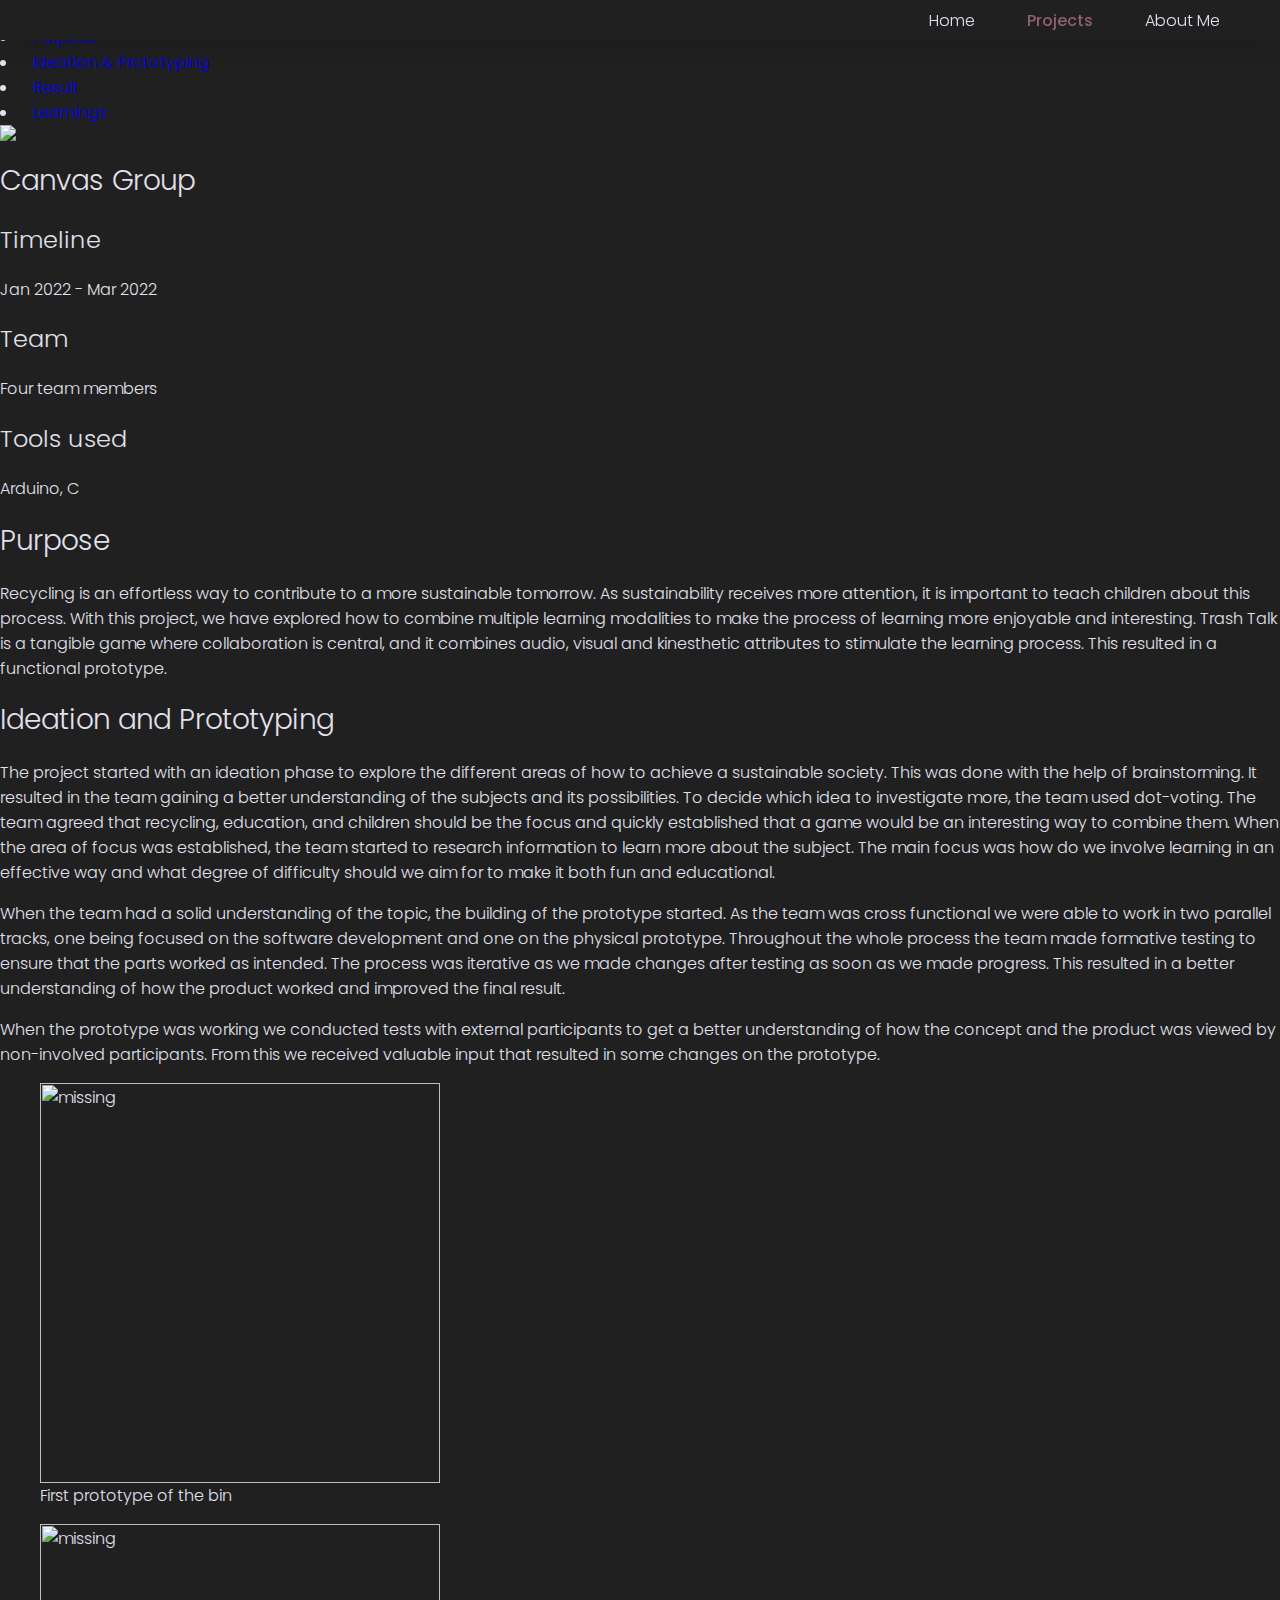
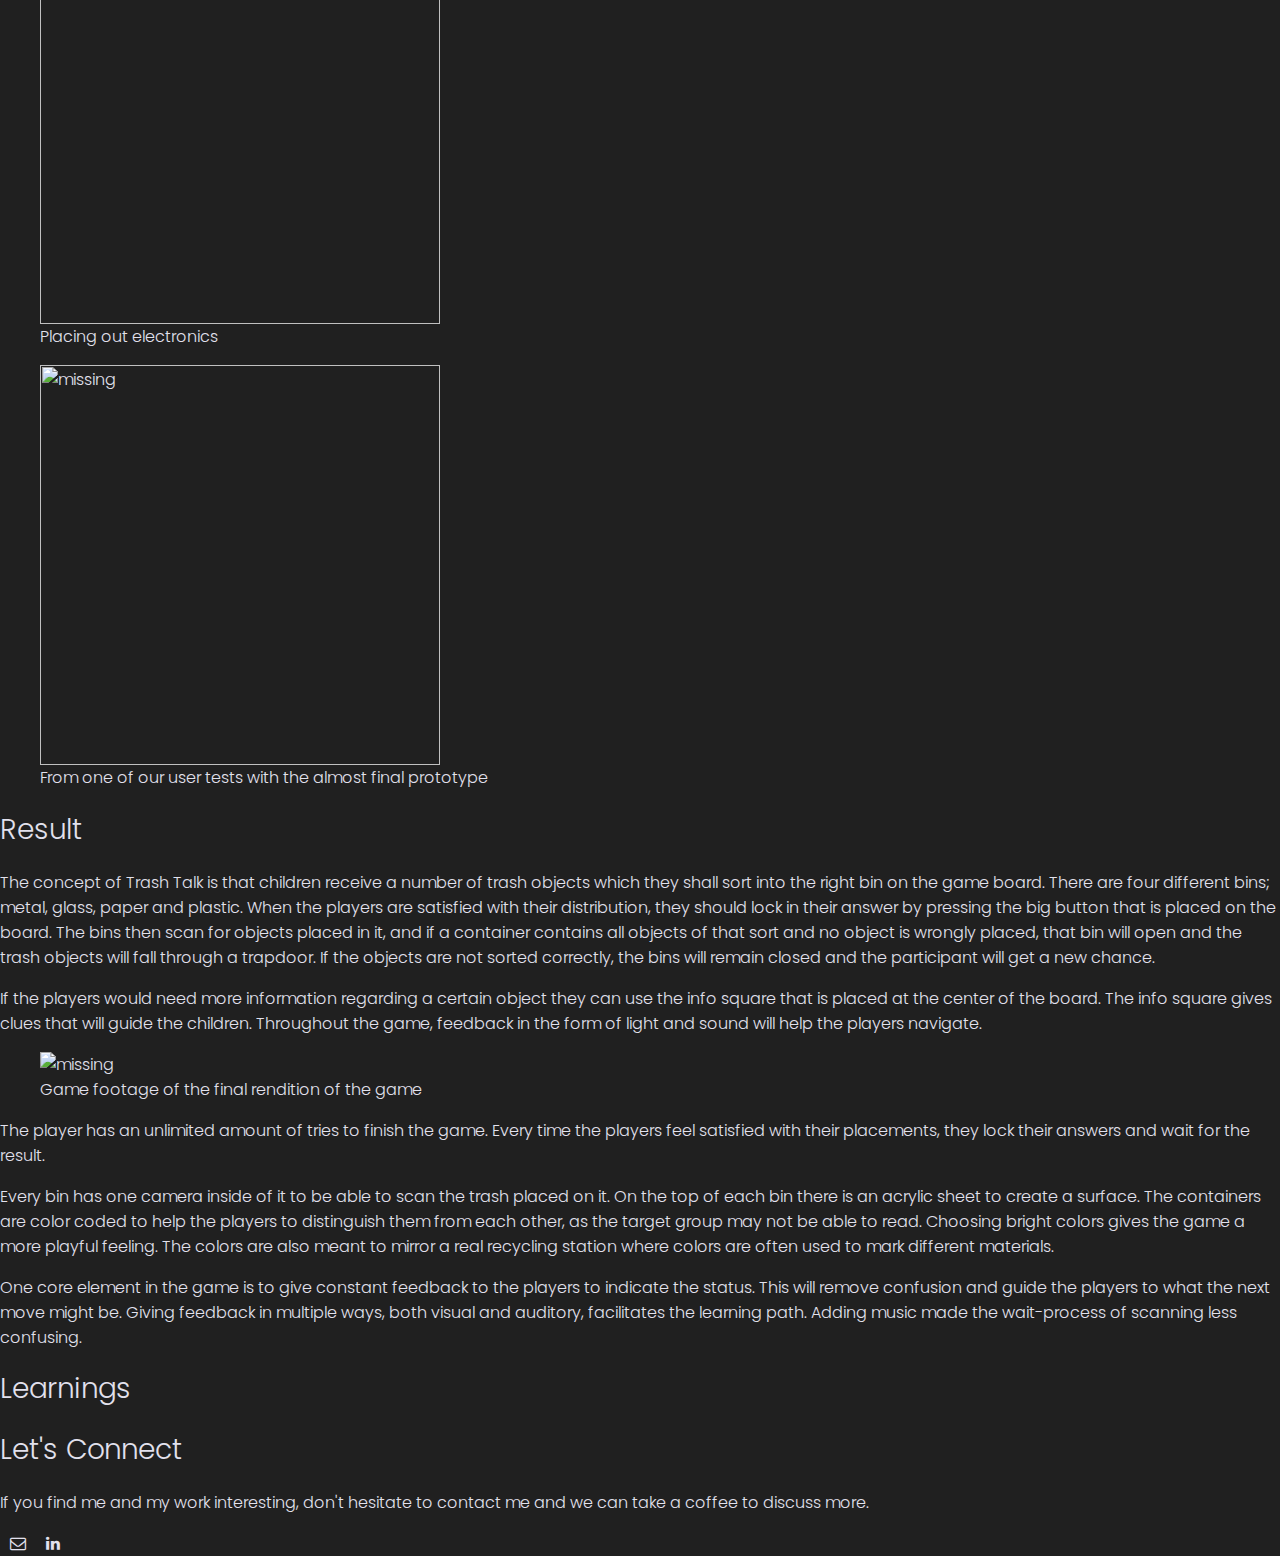
==== Pages/canvasGroup.html @ f5580769 "Added dynamic scrolling + added html for one project" ====
<html>

<head>
    <link rel="stylesheet" href="project.css">
    <link rel="stylesheet" href="styles.css" />
    <link rel="stylesheet" href="https://cdnjs.cloudflare.com/ajax/libs/font-awesome/4.7.0/css/font-awesome.min.css">
    <meta charset="UTF-8" />
    <meta http-equiv="X-UA-Compatible" content="IE=edge" />
    <meta name="viewport" content="width=device-width, initial-scale=1.0" />
    <link rel="icon" type="image/x-icon" href="faviconLoggaEgen.ico">
    <title>Portfolio</title>
    <link
        href="https://fonts.googleapis.com/css2?family=Bodoni+Moda:opsz@6..96&family=Poppins:wght@100;300;400;500;700&display=swap"
        rel="stylesheet">

</head>

<body>



    <header>
        <nav>
            <ul>
                <li><a href="../index.html">Home</a></li>
                <li><a href="../index.html#projects" class="active">Projects</a></li>
                <li><a href="../index.html#experience">About Me</a></li>
            </ul>
        </nav>
    </header>



    <div class="project-layout">
        <div class="col-left">
            <div id="locked">
                <div class="vertical-menu">
                    <div>
                        <li><a href="#overview" class="active">Overview</a></li>
                    </div>
                    <div>
                        <li><a href="#purpose">Purpose</a></li>
                    </div>
                    <div>
                        <li><a href="#ideation" id="protoptyping_menu">Ideation & Prototyping</a></li>
                    </div>
                    <div>
                        <li> <a href="#result">Result</a></li>
                    </div>
                    <div>
                        <li> <a href="#learnings">Learnings</a></li>
                    </div>

                </div>

            </div>


        </div>

        <!-- <div class="col-right">
            <div id="overview"><img src="Western.png" class="project-image"></div>
            <h1>Dodge City</h1>
            <div id="summary">
                <div class="grid-item" id="left"></div>
                <div class="grid-item" id="middle"></div>
                <div class="grid-item" id="right"></div>

            </div>
            <div class="project-sub-section" id="ideation">
            </div>
            <div class="project-sub-section" id="prototyping"></div>
            <div class="project-sub-section" id="result"></div>
            <div class="project-sub-section" id="learnings"></div>
        </div> -->


        <div class="col-right">
            <section class="project-sub-section" id="overview">
                <div><img src="../Images/phone1.png" class="project-image"></div>
                <h1 class="title-of-project">Canvas Group</h1>
                <div id="summary">
                    <div class="grid-item" id="left">
                        <h2 class="outline">Timeline</h2>
                        <p class="text-outline">Jan 2022 - Mar 2022</p>
                    </div>
                    <div class="grid-item" id="middle">
                        <h2 class="outline">Team</h2>
                        <p class="text-outline">Four team members</p>

                    </div>
                    <div class="grid-item" id="right">
                        <h2 class="outline">Tools used</h2>
                        <p class="text-outline">Arduino, C</p>

                    </div>

                </div>
            </section>

            <div class="title" id="purposePadding">
                <h1>Purpose </h1>
            </div>
            <section class="project-sub-section" id="purpose">

                <p class="text-project-page">Recycling is an effortless way to contribute to a more sustainable
                    tomorrow. As sustainability receives more attention, it is important to teach children about this
                    process. With this project, we have explored how to combine multiple learning modalities to make the
                    process of learning more enjoyable and interesting. Trash Talk is a tangible game where
                    collaboration is central, and it combines audio, visual and kinesthetic attributes to stimulate the
                    learning process. This resulted in a functional prototype.
                </p>

            </section>

            <div class="title">
                <h1>Ideation and Prototyping </h1>
            </div>
            <section class="project-sub-section" id="ideation">

                <p class="text-project-page">
                    The project started with an ideation phase to explore the different areas of how to achieve a
                    sustainable society. This was done with the help of brainstorming. It resulted in the team gaining a
                    better understanding of the subjects and its possibilities. To decide which idea to investigate
                    more, the team used dot-voting. The team agreed that recycling, education, and children should be
                    the focus and quickly established that a game would be an interesting way to combine them.
                    When the area of focus was established, the team started to research information to learn more about
                    the subject. The main focus was how do we involve learning in an effective way and what degree of
                    difficulty should we aim for to make it both fun and educational.


                </p>

                <p class="text-project-page">
                    When the team had a solid understanding of the topic, the building of the prototype started. As the
                    team was cross functional we were able to work in two parallel tracks, one being focused on the
                    software development and one on the physical prototype. Throughout the whole process the team made
                    formative testing to ensure that the parts worked as intended. The process was iterative as we made
                    changes after testing as soon as we made progress. This resulted in a better understanding of how
                    the product worked and improved the final result.
                </p>
                <p class="text-project-page">
                    When the prototype was working we conducted tests with external participants to get a better
                    understanding of how the concept and the product was viewed by non-involved participants. From this
                    we received valuable input that resulted in some changes on the prototype.
                </p>
                <figure>
                    <img src='../Images/trashTalkProcess1.png' alt='missing' width="400" />
                    <figcaption>First prototype of the bin</figcaption>
                </figure>

                <figure>
                    <img src='../Images/trashTalkProcess3.jpg' alt='missing' width="400" />
                    <figcaption>Placing out electronics</figcaption>
                </figure>

                <figure>
                    <img src='../Images/trashTalkProcess2.jpg' alt='missing' width="400" />
                    <figcaption>From one of our user tests with the almost final prototype</figcaption>
                </figure>

                <div class="image-grid">

                    <!--                     
                    <img src="MVP_DodgeCity.png" class="process-image">
                    <img src="Western.png" class="process-image"> -->
                </div>





                <!-- </section>
            <div class="title">
                <h2>Prototyping</h2>
            </div>
            <section class="project-sub-section" id="prototyping">
                <p>
                    Lorem ipsum dolor sit amet, consectetur adipiscing elit, sed do eiusmod tempor incididunt ut labore
                    et dolore magna aliqua. Sit amet aliquam id diam maecenas ultricies mi eget mauris. Vitae purus
                    faucibus ornare suspendisse sed nisi lacus. Eu ultrices vitae auctor eu. Risus feugiat in ante metus
                    dictum at tempor. Sed odio morbi quis commodo odio aenean. Rhoncus mattis rhoncus urna neque viverra
                    justo. Placerat in egestas erat imperdiet sed euismod nisi. Tristique senectus et netus et malesuada
                    fames. Senectus et netus et malesuada fames. Tempor id eu nisl nunc mi ipsum faucibus vitae aliquet.
                    Massa eget egestas purus viverra accumsan in nisl nisi. Arcu dui vivamus arcu felis bibendum ut
                    tristique et egestas.
                </p>
            </section> -->
                <div class="title">
                    <h1 class="title">Result </h1>

                </div>


                <section class="project-sub-section" id="result">

                    <p class="text-project-page">
                        The concept of Trash Talk is that children receive a number of trash objects which they shall
                        sort into the right bin on the game board. There are four different bins; metal, glass, paper
                        and plastic. When the players are satisfied with their distribution, they should lock in their
                        answer by pressing the big button that is placed on the board. The bins then scan for objects
                        placed in it, and if a container contains all objects of that sort and no object is wrongly
                        placed, that bin will open and the trash objects will fall through a trapdoor. If the objects
                        are not sorted correctly, the bins will remain closed and the participant will get a new chance.



                    </p>

                    <p class="text-project-page">
                        If the players would need more information regarding a certain object they can use the info
                        square that is placed at the center of the board. The info square gives clues that will guide
                        the children. Throughout the game, feedback in the form of light and sound will help the players
                        navigate.
                    </p>



                    <figure>
                        <img src='../Images/TrashTalkResult.png' alt='missing' />
                        <figcaption>Game footage of the final rendition of the game</figcaption>
                    </figure>

                    <p class="text-project-page">
                        The player has an unlimited amount of tries to finish the game. Every time the players feel
                        satisfied with their placements, they lock their answers and wait for the result.

                    </p>

                    <p class="text-project-page">
                        Every bin has one camera inside of it to be able to scan the trash placed on it. On the top of
                        each bin there is an acrylic sheet to create a surface. The containers are color coded to help
                        the players to distinguish them from each other, as the target group may not be able to read.
                        Choosing bright colors gives the game a more playful feeling. The colors are also meant to
                        mirror a real recycling station where colors are often used to mark different materials.

                    </p>

                    <p class="text-project-page">
                        One core element in the game is to give constant feedback to the players to indicate the status.
                        This will remove confusion and guide the players to what the next move might be. Giving feedback
                        in multiple ways, both visual and auditory, facilitates the learning path. Adding music made
                        the wait-process of scanning less confusing.
                    </p>


                </section>
                <div class="title">
                    <h1>Learnings </h1>
                </div>
                <section class="project-sub-section" id="learnings">
                    <div>

                    </div>

                </section>

        </div>


    </div>


    <div class="project-layout">
        <div class="col-left-footer"></div>

        <div class="col-right">

            <section id="footer1">
                <div>
                    <h1>Let's Connect</h1>
                    <p>If you find me and my work interesting, don't hesitate to contact me and we can take a coffee to
                        discuss
                        more.</p>
                    <a href="mailto: elin.nilsson@hotmail.se"><i class="fa fa-envelope-o" aria-hidden="true"></i></a><a
                        href="https://www.linkedin.com/in/elin-nilsson-4770b514a/"><i class="fa fa-linkedin"
                            aria-hidden="true"></i> </a>
                </div>

            </section>
        </div>

        <script src="project.js"></script>



</body>

</html>
---- Pages/styles.css ----
:root {
    /* Light Palette */
    /* --background: #faeee7;
    --textColor: #33272a;
    --accentColor: #f5c5c4; */

    /* Dark Palette */
    --background: #202020;
    --textColor: #e2e1ed;
    --accentColor: #915F6D;
    /* --accentColor: #6153bb; */
    /* App Theme / Brand */
}

body {
    margin: 0;
    max-width: 100%;
    background-color: var(--background);
    color: var(--textColor);
    font-family: Poppins, sans-serif;
    font-weight: 300;
}

.logo {
    /* margin-top: auto;
    margin-bottom: auto; */
    margin: auto;
}

ul {
    list-style: none;
}

a {
    text-decoration: none;
    padding: 0;
    padding-left: 10px;
    padding-right: 10px;
    height: 10px;
}

header {
    position: fixed;
    top: 0;
    left: 0;
    width: 100%;
    height: 40px;
    box-shadow: 0 .5rem 1.5rem rgba(0 0 0 / .1);
    display: flex;
    align-items: center;
    justify-content: end;
    background-color: var(--background);
    z-index: 9;

}

ul {
    display: flex;
    align-items: center;
    justify-content: end;
    column-gap: 2rem;
    padding-right: 50px;
}

ul li a {
    font-size: 16px;
    font-weight: 300;
    /* padding: 1rem 1.5rem; */
    text-transform: capitalize;
    cursor: pointer;
    color: var(--textColor);
}

ul li a.active,
ul li a:hover {
    background-color: var(--background);
    color: var(--accentColor);
    font-weight: 500;


    /* border-radius: .5rem; */
}

section {
    /* padding: 0 7%; */
    display: table;
    margin: 0;
    max-width: none;
    background-color: var(--background);
    text-decoration-color: var(--textColor);
}

#home {
    background-color: var(--background);
    height: 100vh;
    width: 98vw;
    display: grid;
    grid-template-columns: auto auto;

}

#header-text {
    width: 400px;
    /* padding-top: 250px; */
    margin-top: auto;
    margin-bottom: auto;
    margin-left: 0;
    justify-content: left;
    text-align: left;
}


h4 {
    font-size: 60px;
    padding-bottom: 10px;
    margin: 0;
    font-family: 'Bodoni Moda', serif;
    font-weight: 400;
}

h5 {
    font-size: 16px;
    font-weight: 300;
    margin: 0;
}

h1 {
    font-weight: 300;
    font-size: 28;
}


.reveal {
    position: relative;
    transform: translateY(40px);
    opacity: 0;
    transition: 1s all ease;
}

.reveal.active {
    transform: translateY(0);
    opacity: 1;
}


.sub-section {
    display: flex;
    /* justify-content: space-between; */
    padding-top: 30px;
    padding-bottom: 20px;
    height: min-content;
    width: 70%;
    margin-left: 15%;
    margin-right: 15%;
    justify-content: center;
}

footer {
    background-color: var(--background);
    border-top: 2px;
    border-top-style: solid;
    border-top-color: var(--accentColor);
    height: 150px;
    left: 0px;
    /* bottom: 0px; */
    /* display: grid;
    grid-template-columns: 50% 50%; */
    margin-left: 15%;
    margin-right: 15%;
    text-align: center;
    justify-content: center;
    padding-bottom: 40px;
}



#left-contact {
    /* margin-right: 50px; */
    justify-content: right;
    text-align: center;
}

#right-contact {
    justify-content: right;
    text-align: left;
}

.fa {
    color: var(--textColor);
}

.contact-info {
    width: 40px;
    height: 70px;
    /* background-color: var(--accentColor); */
    z-index: 8;
    position: fixed;
    left: 10px;
    top: 250px;
}

#mail-icon {
    padding-top: 5px;
    padding-bottom: 20px;
}

/* .topnav {
    position: fixed;
    float: right;
    background-color: var(--background);
    overflow: hidden;
    width: 100%;
}

.topnav a {
    float: left;
    display: block;
    color: var(--textColor);
    text-align: center;
    padding: 14px 16px;
    text-decoration: none;
    font-size: 17px;
}


.topnav a:hover {
    background-color: var(--accentColor);
    color: var(--textColor);
}

.topnav a.active {
    background-color: var(--accentColor);
    color: var(--textColor);
}

.topnav .icon {
    display: none;
}

*/
#about-me {
    display: grid;
    grid-template-columns: auto auto;
    padding-top: 0px;
    height: auto;
    padding-bottom: 10px;
    justify-content: center;
}

#experience {
    display: grid;
    grid-template-columns: auto auto;
    padding-top: 0px;
    height: auto;
    padding-bottom: 10px;
    justify-content: center;
}

#about-me-text {
    padding-left: 30px;
    /* padding-right: 40px; */
}

#experience-2 {
    padding-top: 10px;
}



#box {
    width: 200px;
    height: 500px;
    background-color: black;
    z-index: 1;

}

#profile-image {
    width: 150px;
    z-index: 2;

}

.polaroid {
    background: #ffffff;
    display: inline-block;
    margin: 55px 75px 30px;
    padding: 15px 15px 30px;
    text-align: center;
    text-decoration: none;
    /* -webkit-box-shadow: 0 4px 6px rgba(0, 0, 0, .3);
    -moz-box-shadow: 0 4px 6px rgba(0, 0, 0, .3);
    box-shadow: 0 4px 6px rgba(0, 0, 0, .3); */
    -webkit-transition: all .20s linear;
    -moz-transition: all .20s linear;
    transition: all .20s linear;
    z-index: 0;
    position: relative;
    height: 220px;
    width: 150px;
    /* padding-right: 0; */
}

.polaroid :after {
    color: #333;
    font-size: 25px;
    content: attr(title);
    position: relative;
    top: 15px;
}

.polaroid img {
    display: block;
    width: 150px;
}

.tape {
    position: absolute;
    height: 80px;
    width: 20px;
    transform: rotate(45deg);
    /* background: repeating-linear-gradient(45deg,
            #f7c61a 0,
            #f7c61a 5px,
            transparent 5px,
            transparent 10px,
            #101010 10px,
            #101010 15px); */
    background: repeating-linear-gradient(45deg,
            #915F6D 0,
            #915F6D 5px,
            transparent 5px,
            transparent 10px);
}

.tape-1 {
    bottom: 210px;
    right: 155px;
}

.tape-2 {
    top: 210px;
    left: 155px;
}


#project-title {
    justify-content: right;
    margin-bottom: 0px;
    padding-bottom: 0px;
}

#text1 {
    padding-right: 40px;
    padding-bottom: 0px;
    margin-bottom: 0px;
}


.project-container {
    justify-content: center;
}

.projectCard {
    width: 800px;
    height: 300px;
    display: grid;
    grid-template-columns: auto auto;
    /* border: 3px solid; */
    /* border-color: var(--accentColor); */
    background-color: var(--accentColor);
    margin-bottom: 50px;
    box-shadow: 0px 2px 5px #1b1214;
    border: solid;
    border-color: var(--background);
    border-radius: 8px;
}

.project-image-1 {
    width: 500px;
    height: 300px;
    float: right;
    left: 450px;
    order: 1;

}

.description-1 {
    width: 300px;
    height: 300px;
    text-align: left;

    padding-left: 30px;
    padding-right: 30px;
    font-size: 14px;
}

.description-1R {
    width: 300px;
    height: 300px;
    text-align: left;

    padding-left: 30px;
    padding-right: 30px;
    font-size: 14px;
    text-align: right;
}

.project-image-2 {
    width: 500px;
    height: 300px;
    order: 1;
}

.description-2 {
    width: 300px;
    height: 300px;
    text-align: right;
    float: right;
    padding-left: 30px;
    padding-right: 30px;
}


.smallCard {
    width: 250px;
    background-color: var(--accentColor);
    font-size: 12px;
    box-shadow: 0px 2px 5px #1b1214;
    border: solid;
    border-radius: 8px;
    border-color: var(--background);
}

.descriptionSmall {
    padding: 10px;
}

.link {
    text-align: end;
    padding-right: 0px;

}

.link a {
    text-decoration: none;
    color: var(--textColor);
    color: #3e292f;
    margin-bottom: 10px;
    font-size: 12px;
    line-height: 30px;
    font-weight: 400;
    letter-spacing: 5px;
    text-decoration: none;
    text-transform: uppercase;
}

.link a:hover {
    font-weight: 600;
    font-size: 14px;
}



h2 {
    color: var(--textColor);
    font-weight: 300;
}


img {
    max-width: 100%;
}

.image-left,
.image-right {
    margin: 1em 0;
}

.circle-container {
    margin-top: 0px;
    display: grid;

    /* grid-template-rows: auto auto;
    grid-template-columns: auto auto auto auto; */

    grid-template-areas:
        'header header header header header header';
    height: 300px;
    width: 100%;
    justify-content: center;
}

.item1 {
    grid-area: header;
}




.circle {
    margin-top: 50px;
    width: 200px;
    height: 200px;
    border-radius: 50%;
    background-color: var(--accentColor);
    text-align: center;
    justify-content: center;
    align-items: center;
    top: 50%;
    margin-left: 10px;
    margin-right: 10px;
    display: flex;
}

.job {
    flex: 0 0 100px;
    font-weight: 300;


}


#CV {
    /* text-decoration-style: none; */
    color: var(--textColor);
    font-size: 20px;

}

.boxProject {
    width: 800px;
    height: 300px;
    /* background-color: aqua; */
    position: relative;
    padding-bottom: 50px;
}

#imageProject {
    position: absolute;
    top: 0;
    left: 0;
    width: 500px;
    height: 300px;
    /* background-color: rebeccapurple; */
}

.projectImageNew {
    width: 100%;
    height: 100%;
}

#textProjectBox {
    position: absolute;
    top: 100px;
    right: 0;
    width: 400px;
    height: 120px;
    background-color: var(--accentColor);
    /* background-color: #151515; */
    z-index: 5;
    font-size: 12px;
}

#titleProject {
    position: absolute;
    top: 40px;
    right: 0;
    width: 400px;
    height: 40px;
    /* background-color: red; */
    text-align: end;
    padding-right: 10px;
    color: var(--textColor);
}

#descriptionProject {
    padding-right: 10px;
    text-align: end;
    color: var(--textColor);
    margin-bottom: 5px;
}

#programs {
    text-align: end;
    padding-right: 10px;
    justify-content: space-between;
    position: absolute;
    top: 210px;
    right: 0;
    width: 300px;
    height: 30px;
    /* background-color: #1b1214; */
    word-spacing: 15px;
    color: var(--textColor);

}






@media (min-width: 20em) {

    .image-left,
    .image-right {
        display: flex;
        align-items: center;
    }

    .image-left img {
        margin-right: 1em;
        float: left;
        /* fallback */
    }

    .image-right img {
        order: 1;
        margin-left: 1em;
        float: right;
        /* fallback */
    }

    /* clearfix for fallback */
    .image-left::after,
    .image-right::after {
        content: "";
        display: block;
        clear: both;
    }
}

@media (min-width: 30em) {

    .image-left img,
    .image-right img {
        flex-shrink: 0;
    }
}

/* When the screen is less than 600 pixels wide, hide all links, except for the first one ("Home"). Show the link that contains should open and close the topnav (.icon) */
@media screen and (max-width: 600px) {
    .topnav a:not(:first-child) {
        display: none;
    }

    .topnav a.icon {
        float: right;
        display: block;
    }
}

/* The "responsive" class is added to the topnav with JavaScript when the user clicks on the icon. This class makes the topnav look good on small screens (display the links vertically instead of horizontally) */
@media screen and (max-width: 600px) {
    .topnav.responsive {
        position: relative;
    }

    .topnav.responsive a.icon {
        position: absolute;
        right: 0;
        top: 0;
    }

    .topnav.responsive a {
        float: none;
        display: block;
        text-align: left;
    }
}
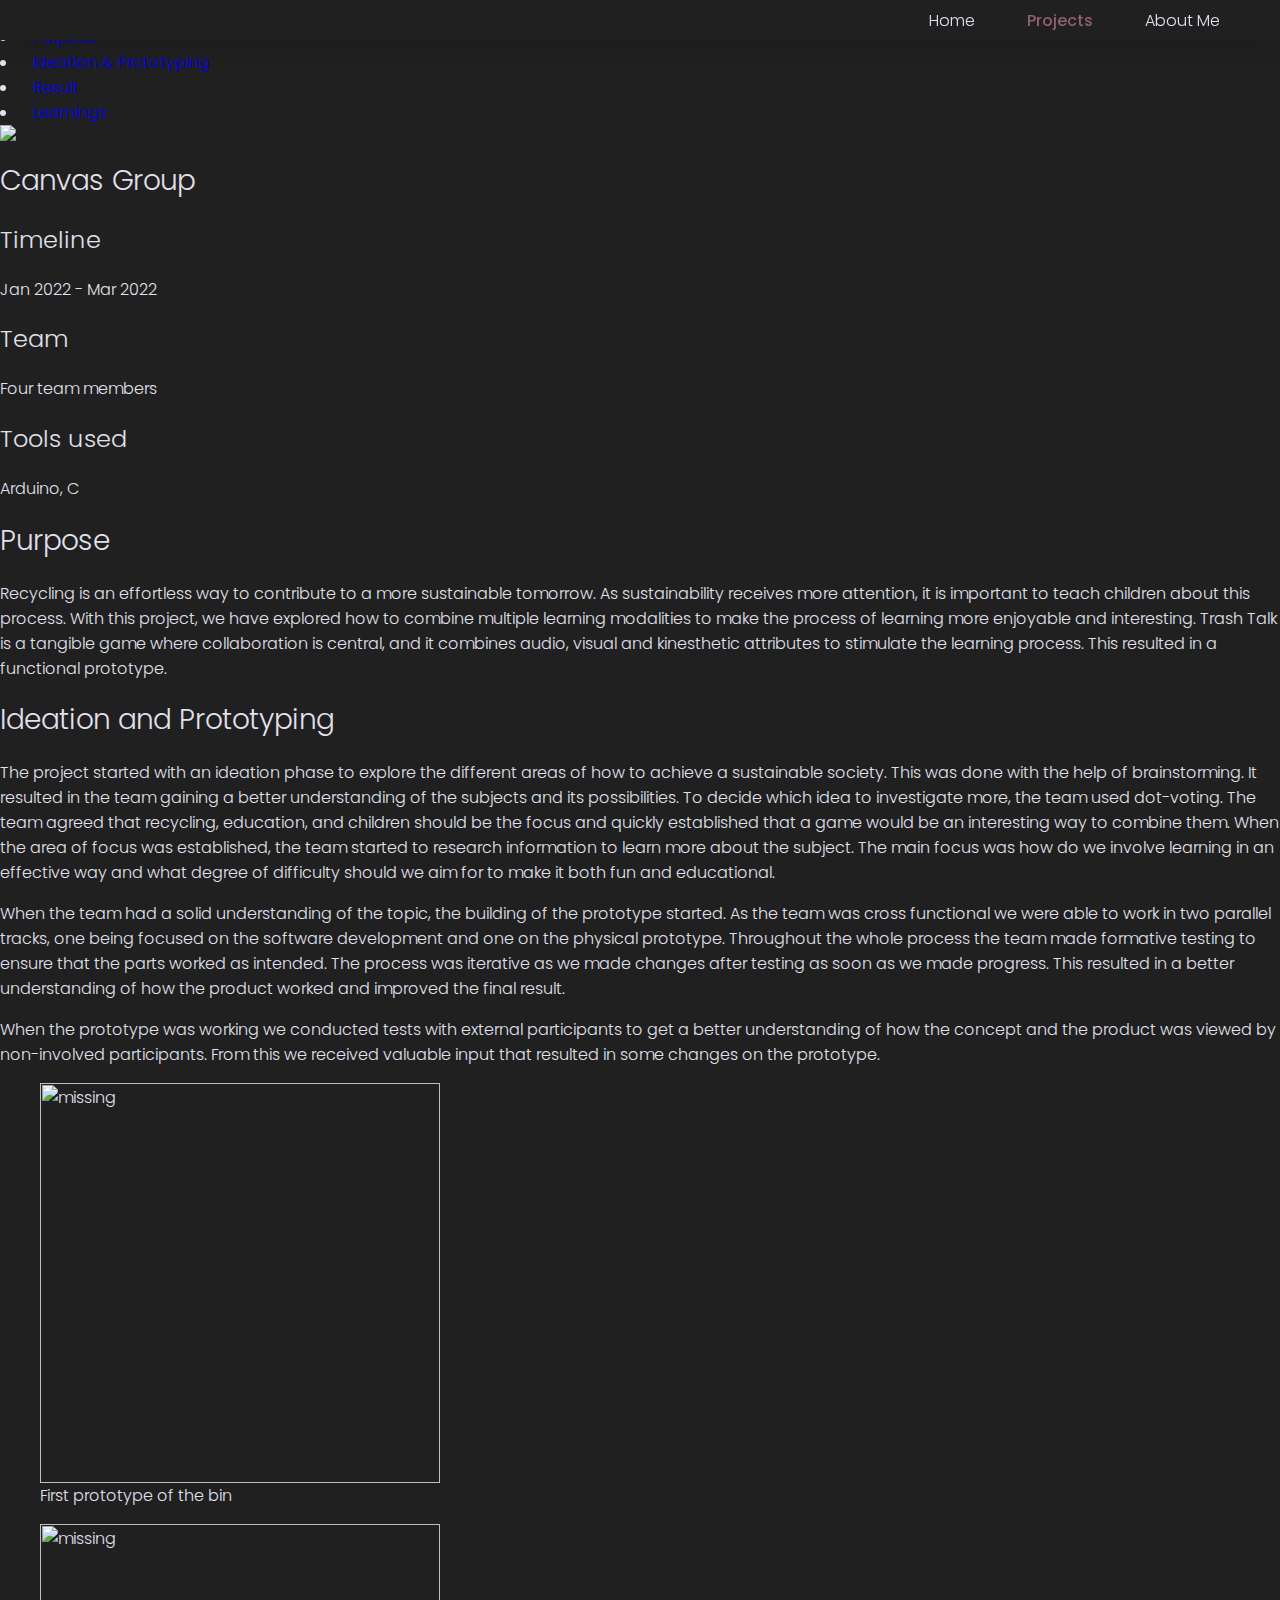
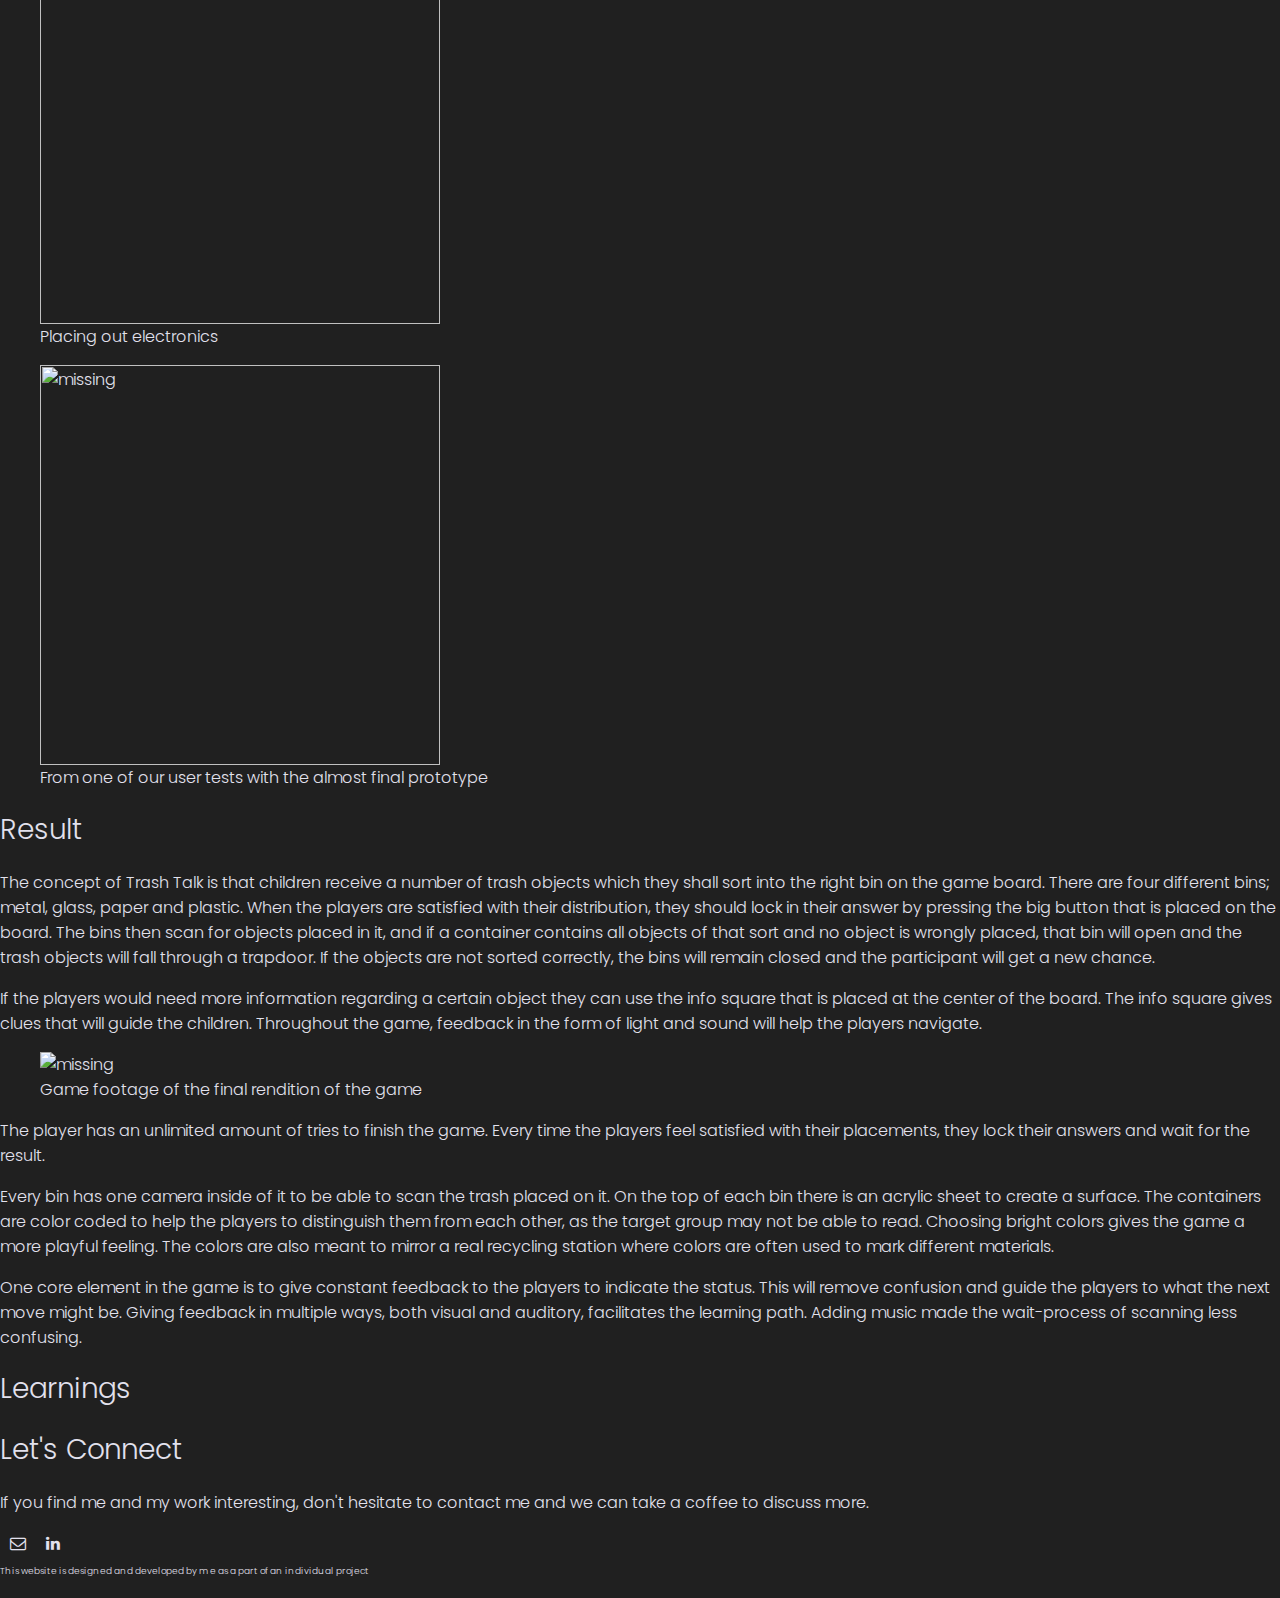
==== commit 5faff120: "Hover interaction in footer" ====
--- a/Pages/canvasGroup.html
+++ b/Pages/canvasGroup.html
@@ -272,9 +272,11 @@
                     <p>If you find me and my work interesting, don't hesitate to contact me and we can take a coffee to
                         discuss
                         more.</p>
-                    <a href="mailto: elin.nilsson@hotmail.se"><i class="fa fa-envelope-o" aria-hidden="true"></i></a><a
-                        href="https://www.linkedin.com/in/elin-nilsson-4770b514a/"><i class="fa fa-linkedin"
-                            aria-hidden="true"></i> </a>
+                    <a href="mailto: elin.nilsson@hotmail.se" class="contact-icons"><i class="fa fa-envelope-o"
+                            aria-hidden="true"></i></a><a href="https://www.linkedin.com/in/elin-nilsson-4770b514a/"
+                        class="contact-icons"><i class="fa fa-linkedin" aria-hidden="true"></i> </a>
+                    <p id="signature">This website is designed and developed by me as a part of an individual project
+                    </p>
                 </div>
 
             </section>
--- a/Pages/styles.css
+++ b/Pages/styles.css
@@ -25,6 +25,7 @@
     /* margin-top: auto;
     margin-bottom: auto; */
     margin: auto;
+    max-width: 500px;
 }
 
 ul {
@@ -99,13 +100,17 @@
 
 }
 
+
+
 #header-text {
     width: 400px;
     /* padding-top: 250px; */
     margin-top: auto;
     margin-bottom: auto;
     margin-left: 0;
-    justify-content: left;
+
+    margin: auto;
+    /* justify-content: left; */
     text-align: left;
 }
 
@@ -145,7 +150,7 @@
 
 .sub-section {
     display: flex;
-    /* justify-content: space-between; */
+    flex-direction: column;
     padding-top: 30px;
     padding-bottom: 20px;
     height: min-content;
@@ -153,6 +158,7 @@
     margin-left: 15%;
     margin-right: 15%;
     justify-content: center;
+    align-items: center;
 }
 
 footer {
@@ -204,40 +210,12 @@
     padding-bottom: 20px;
 }
 
-/* .topnav {
-    position: fixed;
-    float: right;
-    background-color: var(--background);
-    overflow: hidden;
-    width: 100%;
-}
-
-.topnav a {
-    float: left;
-    display: block;
-    color: var(--textColor);
-    text-align: center;
-    padding: 14px 16px;
-    text-decoration: none;
-    font-size: 17px;
-}
-
-
-.topnav a:hover {
-    background-color: var(--accentColor);
-    color: var(--textColor);
-}
-
-.topnav a.active {
-    background-color: var(--accentColor);
-    color: var(--textColor);
-}
-
-.topnav .icon {
-    display: none;
-}
-
-*/
+#signature {
+    font-size: 9px;
+    /* text-align: end; */
+    margin-bottom: 20px;
+}
+
 #about-me {
     display: grid;
     grid-template-columns: auto auto;
@@ -257,7 +235,7 @@
 }
 
 #about-me-text {
-    padding-left: 30px;
+    /* padding-left: 30px; */
     /* padding-right: 40px; */
 }
 
@@ -275,11 +253,19 @@
 
 }
 
-#profile-image {
-    width: 150px;
-    z-index: 2;
-
-}
+.profileImage {
+    margin: auto;
+    padding-left: 30px;
+    padding-top: 10%;
+
+}
+
+#proIm {
+    border-radius: 1%;
+    width: 300px;
+}
+
+
 
 .polaroid {
     background: #ffffff;
@@ -351,14 +337,15 @@
 }
 
 #text1 {
-    padding-right: 40px;
-    padding-bottom: 0px;
-    margin-bottom: 0px;
-}
-
-
-.project-container {
-    justify-content: center;
+    align-self: flex-end;
+    text-align: right;
+}
+
+
+
+#text2 {
+    display: none;
+    text-align: center;
 }
 
 .projectCard {
@@ -376,6 +363,22 @@
     border-radius: 8px;
 }
 
+.projectCardTitle {
+    width: 800px;
+    height: fit-content;
+    justify-content: right;
+
+}
+
+.projectCardTitleSmall {
+    height: fit-content;
+    justify-content: right;
+    margin-bottom: 15px;
+
+}
+
+
+
 .project-image-1 {
     width: 500px;
     height: 300px;
@@ -423,6 +426,7 @@
 
 
 .smallCard {
+    display: none;
     width: 250px;
     background-color: var(--accentColor);
     font-size: 12px;
@@ -489,6 +493,10 @@
     height: 300px;
     width: 100%;
     justify-content: center;
+}
+
+.circle-container-list {
+    display: none;
 }
 
 .item1 {
@@ -596,76 +604,133 @@
 
 }
 
-
-
-
-
-
-@media (min-width: 20em) {
-
-    .image-left,
-    .image-right {
-        display: flex;
-        align-items: center;
-    }
-
-    .image-left img {
-        margin-right: 1em;
-        float: left;
-        /* fallback */
-    }
-
-    .image-right img {
-        order: 1;
-        margin-left: 1em;
-        float: right;
-        /* fallback */
-    }
-
-    /* clearfix for fallback */
-    .image-left::after,
-    .image-right::after {
-        content: "";
-        display: block;
-        clear: both;
-    }
-}
-
-@media (min-width: 30em) {
-
-    .image-left img,
-    .image-right img {
-        flex-shrink: 0;
-    }
-}
-
-/* When the screen is less than 600 pixels wide, hide all links, except for the first one ("Home"). Show the link that contains should open and close the topnav (.icon) */
-@media screen and (max-width: 600px) {
-    .topnav a:not(:first-child) {
+.contact-icons:hover {
+    background-color: #915F6D;
+}
+
+
+
+
+#hamburger-input {
+    display: none;
+}
+
+#hamburger-menu {
+    position: fixed;
+    top: 10px;
+    left: 20px;
+    width: 50px;
+    height: 50px;
+    display: none;
+    border: none;
+    padding: 0px;
+    margin: 0px;
+}
+
+#hamburger-menu #sidebar-menu {
+    visibility: hidden;
+    position: fixed;
+    top: 0;
+    left: -250px;
+    width: 200px;
+    height: 100%;
+    background-color: var(--accentColor);
+    transition: 0.3s;
+    padding: 0px 10px;
+    box-sizing: border-box;
+}
+
+#hamburger-menu h3 {
+    color: var(--textColor);
+    /* font-size: 2.2rem; */
+}
+
+#hamburger-menu ul {
+    display: block;
+    padding-left: 0px;
+}
+
+#hamburger-menu li {
+    list-style-type: none;
+    line-height: 3rem;
+}
+
+#hamburger-menu a {
+    color: var(--textColor);
+    font-size: 1.3rem;
+    text-decoration: none;
+}
+
+#hamburger-menu a:hover,
+#hamburger-menu a:active {
+    text-decoration: underline;
+    background-color: #915F6D;
+}
+
+#hamburger-input:checked+#hamburger-menu #sidebar-menu {
+    visibility: visible;
+    left: 0;
+}
+
+#hamburger-input:checked~.overlay {
+    visibility: visible;
+    opacity: 0.4;
+}
+
+
+@media screen and (max-width: 750px) {
+    #main-menu {
         display: none;
     }
 
-    .topnav a.icon {
-        float: right;
-        display: block;
-    }
-}
-
-/* The "responsive" class is added to the topnav with JavaScript when the user clicks on the icon. This class makes the topnav look good on small screens (display the links vertically instead of horizontally) */
-@media screen and (max-width: 600px) {
-    .topnav.responsive {
-        position: relative;
-    }
-
-    .topnav.responsive a.icon {
-        position: absolute;
-        right: 0;
-        top: 0;
-    }
-
-    .topnav.responsive a {
-        float: none;
-        display: block;
+    #hamburger-menu {
+        display: inline;
+    }
+
+    .contact-info {
+        display: none;
+    }
+
+    .projectCard {
+        display: none;
+    }
+
+    .smallCard {
+        display: inline;
+    }
+
+    .circle-container {
+        display: none;
+    }
+
+    .circle-container-list {
+        display: inline;
+    }
+
+    #text1 {
+        display: none;
+    }
+
+    #text2 {
+        display: inline;
+    }
+
+    #home {
+        background-color: var(--background);
+        /* height: 100vh; */
+        width: 98vw;
+        display: table-row;
+        margin: auto;
+        justify-content: center;
+    }
+
+
+    #header-text {
+        width: 400px;
+        /* padding-top: 250px; */
+
+        margin: auto;
+        /* justify-content: left; */
         text-align: left;
     }
 }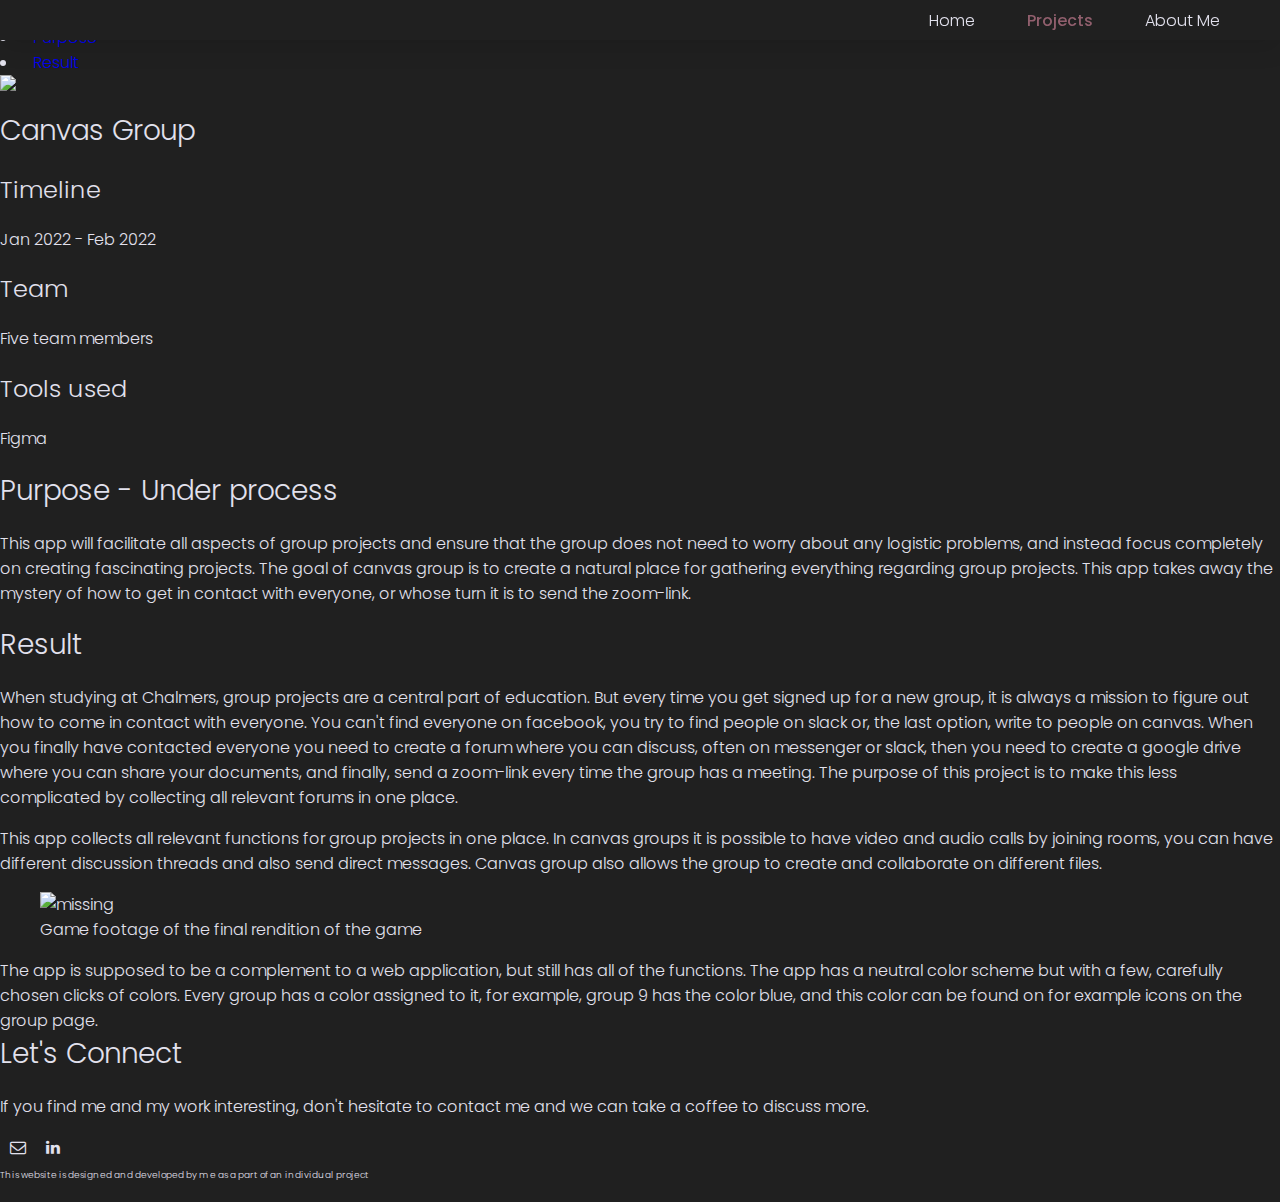
==== commit 15f0794d: "Removed learnigns" ====
--- a/Pages/canvasGroup.html
+++ b/Pages/canvasGroup.html
@@ -41,15 +41,15 @@
                     <div>
                         <li><a href="#purpose">Purpose</a></li>
                     </div>
-                    <div>
+                    <!-- <div>
                         <li><a href="#ideation" id="protoptyping_menu">Ideation & Prototyping</a></li>
-                    </div>
+                    </div> -->
                     <div>
                         <li> <a href="#result">Result</a></li>
                     </div>
-                    <div>
+                    <!-- <div>
                         <li> <a href="#learnings">Learnings</a></li>
-                    </div>
+                    </div> -->
 
                 </div>
 
@@ -82,16 +82,16 @@
                 <div id="summary">
                     <div class="grid-item" id="left">
                         <h2 class="outline">Timeline</h2>
-                        <p class="text-outline">Jan 2022 - Mar 2022</p>
+                        <p class="text-outline">Jan 2022 - Feb 2022</p>
                     </div>
                     <div class="grid-item" id="middle">
                         <h2 class="outline">Team</h2>
-                        <p class="text-outline">Four team members</p>
+                        <p class="text-outline">Five team members</p>
 
                     </div>
                     <div class="grid-item" id="right">
                         <h2 class="outline">Tools used</h2>
-                        <p class="text-outline">Arduino, C</p>
+                        <p class="text-outline">Figma</p>
 
                     </div>
 
@@ -99,21 +99,21 @@
             </section>
 
             <div class="title" id="purposePadding">
-                <h1>Purpose </h1>
+                <h1>Purpose - Under process </h1>
             </div>
             <section class="project-sub-section" id="purpose">
 
-                <p class="text-project-page">Recycling is an effortless way to contribute to a more sustainable
-                    tomorrow. As sustainability receives more attention, it is important to teach children about this
-                    process. With this project, we have explored how to combine multiple learning modalities to make the
-                    process of learning more enjoyable and interesting. Trash Talk is a tangible game where
-                    collaboration is central, and it combines audio, visual and kinesthetic attributes to stimulate the
-                    learning process. This resulted in a functional prototype.
-                </p>
-
-            </section>
-
-            <div class="title">
+                <p class="text-project-page">This app will facilitate all aspects of group projects and ensure that the
+                    group does not need to worry about any logistic problems, and instead focus completely on creating
+                    fascinating projects. The goal of canvas group is to create a natural place for gathering everything
+                    regarding group projects. This app takes away the mystery of how to get in contact with everyone, or
+                    whose turn it is to send the zoom-link.
+
+                </p>
+
+            </section>
+
+            <!-- <div class="title">
                 <h1>Ideation and Prototyping </h1>
             </div>
             <section class="project-sub-section" id="ideation">
@@ -159,18 +159,15 @@
                     <figcaption>From one of our user tests with the almost final prototype</figcaption>
                 </figure>
 
-                <div class="image-grid">
-
-                    <!--                     
-                    <img src="MVP_DodgeCity.png" class="process-image">
-                    <img src="Western.png" class="process-image"> -->
-                </div>
-
-
-
-
-
-                <!-- </section>
+                <div class="image-grid"> -->
+
+            <!-- </div> -->
+
+
+
+
+
+            <!-- </section>
             <div class="title">
                 <h2>Prototyping</h2>
             </div>
@@ -186,74 +183,68 @@
                     tristique et egestas.
                 </p>
             </section> -->
-                <div class="title">
-                    <h1 class="title">Result </h1>
-
-                </div>
-
-
-                <section class="project-sub-section" id="result">
-
-                    <p class="text-project-page">
-                        The concept of Trash Talk is that children receive a number of trash objects which they shall
-                        sort into the right bin on the game board. There are four different bins; metal, glass, paper
-                        and plastic. When the players are satisfied with their distribution, they should lock in their
-                        answer by pressing the big button that is placed on the board. The bins then scan for objects
-                        placed in it, and if a container contains all objects of that sort and no object is wrongly
-                        placed, that bin will open and the trash objects will fall through a trapdoor. If the objects
-                        are not sorted correctly, the bins will remain closed and the participant will get a new chance.
-
-
-
-                    </p>
-
-                    <p class="text-project-page">
-                        If the players would need more information regarding a certain object they can use the info
-                        square that is placed at the center of the board. The info square gives clues that will guide
-                        the children. Throughout the game, feedback in the form of light and sound will help the players
-                        navigate.
-                    </p>
-
-
-
-                    <figure>
-                        <img src='../Images/TrashTalkResult.png' alt='missing' />
-                        <figcaption>Game footage of the final rendition of the game</figcaption>
-                    </figure>
-
-                    <p class="text-project-page">
-                        The player has an unlimited amount of tries to finish the game. Every time the players feel
-                        satisfied with their placements, they lock their answers and wait for the result.
-
-                    </p>
-
-                    <p class="text-project-page">
-                        Every bin has one camera inside of it to be able to scan the trash placed on it. On the top of
-                        each bin there is an acrylic sheet to create a surface. The containers are color coded to help
-                        the players to distinguish them from each other, as the target group may not be able to read.
-                        Choosing bright colors gives the game a more playful feeling. The colors are also meant to
-                        mirror a real recycling station where colors are often used to mark different materials.
-
-                    </p>
-
-                    <p class="text-project-page">
-                        One core element in the game is to give constant feedback to the players to indicate the status.
-                        This will remove confusion and guide the players to what the next move might be. Giving feedback
-                        in multiple ways, both visual and auditory, facilitates the learning path. Adding music made
-                        the wait-process of scanning less confusing.
-                    </p>
-
-
-                </section>
-                <div class="title">
-                    <h1>Learnings </h1>
-                </div>
-                <section class="project-sub-section" id="learnings">
-                    <div>
-
-                    </div>
-
-                </section>
+            <div class="title">
+                <h1 class="title">Result </h1>
+
+            </div>
+
+
+            <section class="project-sub-section" id="result">
+
+                <p class="text-project-page">
+                    When studying at Chalmers, group projects are a central part of education. But every time you
+                    get signed up for a new group, it is always a mission to figure out how to come in contact with
+                    everyone. You can't find everyone on facebook, you try to find people on slack or, the last
+                    option, write to people on canvas. When you finally have contacted everyone you need to create a
+                    forum where you can discuss, often on messenger or slack, then you need to create a google drive
+                    where you can share your documents, and finally, send a zoom-link every time the group has a
+                    meeting. The purpose of this project is to make this less complicated by collecting all relevant
+                    forums in one place.
+
+
+
+
+
+
+
+
+                </p>
+
+                <p class="text-project-page">
+                    This app collects all relevant functions for group projects in one place. In canvas groups it is
+                    possible to have video and audio calls by joining rooms, you can have different discussion
+                    threads and also send direct messages. Canvas group also allows the group to create and
+                    collaborate on different files.
+                </p>
+
+
+
+                <figure>
+                    <img src='../Images/phone1.png' alt='missing' />
+                    <figcaption>Game footage of the final rendition of the game</figcaption>
+                </figure>
+
+                <p class="text-project-page">
+                    The app is supposed to be a complement to a web application, but still has all of the functions.
+                    The app has a neutral color scheme but with a few, carefully chosen clicks of colors. Every
+                    group has a color assigned to it, for example, group 9 has the color blue, and this color can be
+                    found on for example icons on the group page.
+
+                </p>
+
+
+
+
+            </section>
+            <!-- <div class="title">
+                <h1>Learnings </h1>
+            </div>
+            <section class="project-sub-section" id="learnings">
+                <div>
+
+                </div>
+
+            </section> -->
 
         </div>
 
--- a/Pages/styles.css
+++ b/Pages/styles.css
@@ -97,7 +97,6 @@
     width: 98vw;
     display: grid;
     grid-template-columns: auto auto;
-
 }
 
 
@@ -105,11 +104,7 @@
 #header-text {
     width: 400px;
     /* padding-top: 250px; */
-    margin-top: auto;
-    margin-bottom: auto;
-    margin-left: 0;
-
-    margin: auto;
+    margin: auto 0;
     /* justify-content: left; */
     text-align: left;
 }
@@ -388,6 +383,19 @@
 
 }
 
+.project-image-1-small {
+    width: 250px;
+    float: right;
+    left: 450px;
+    order: 1;
+
+}
+
+.titleSmallProject {
+    margin-top: 10px;
+    margin-bottom: 0;
+}
+
 .description-1 {
     width: 300px;
     height: 300px;
@@ -434,6 +442,8 @@
     border: solid;
     border-radius: 8px;
     border-color: var(--background);
+    margin-top: 20px;
+    margin-bottom: 20px;
 }
 
 .descriptionSmall {
@@ -720,17 +730,14 @@
         /* height: 100vh; */
         width: 98vw;
         display: table-row;
+        justify-content: center;
+    }
+
+    #header-text {
         margin: auto;
-        justify-content: center;
-    }
-
-
-    #header-text {
-        width: 400px;
-        /* padding-top: 250px; */
-
-        margin: auto;
-        /* justify-content: left; */
-        text-align: left;
+    }
+
+    #name {
+        text-align: center;
     }
 }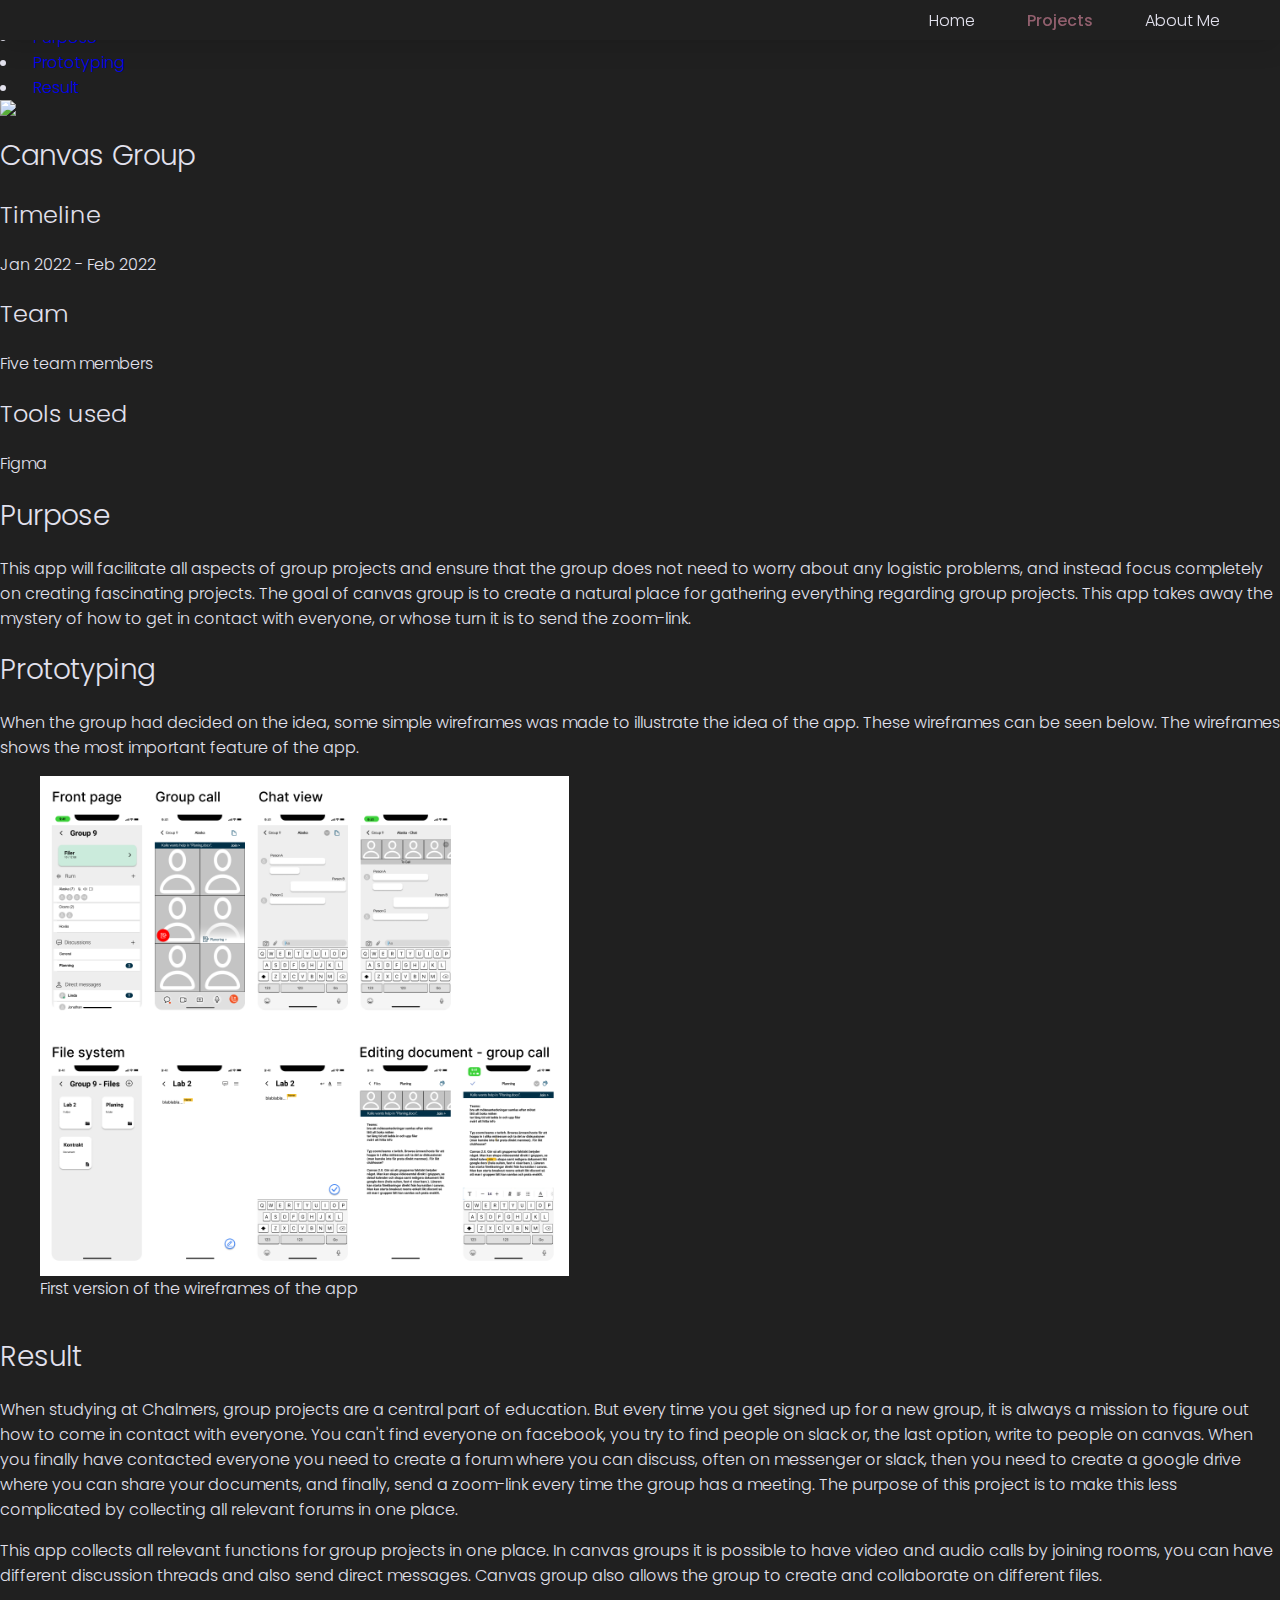
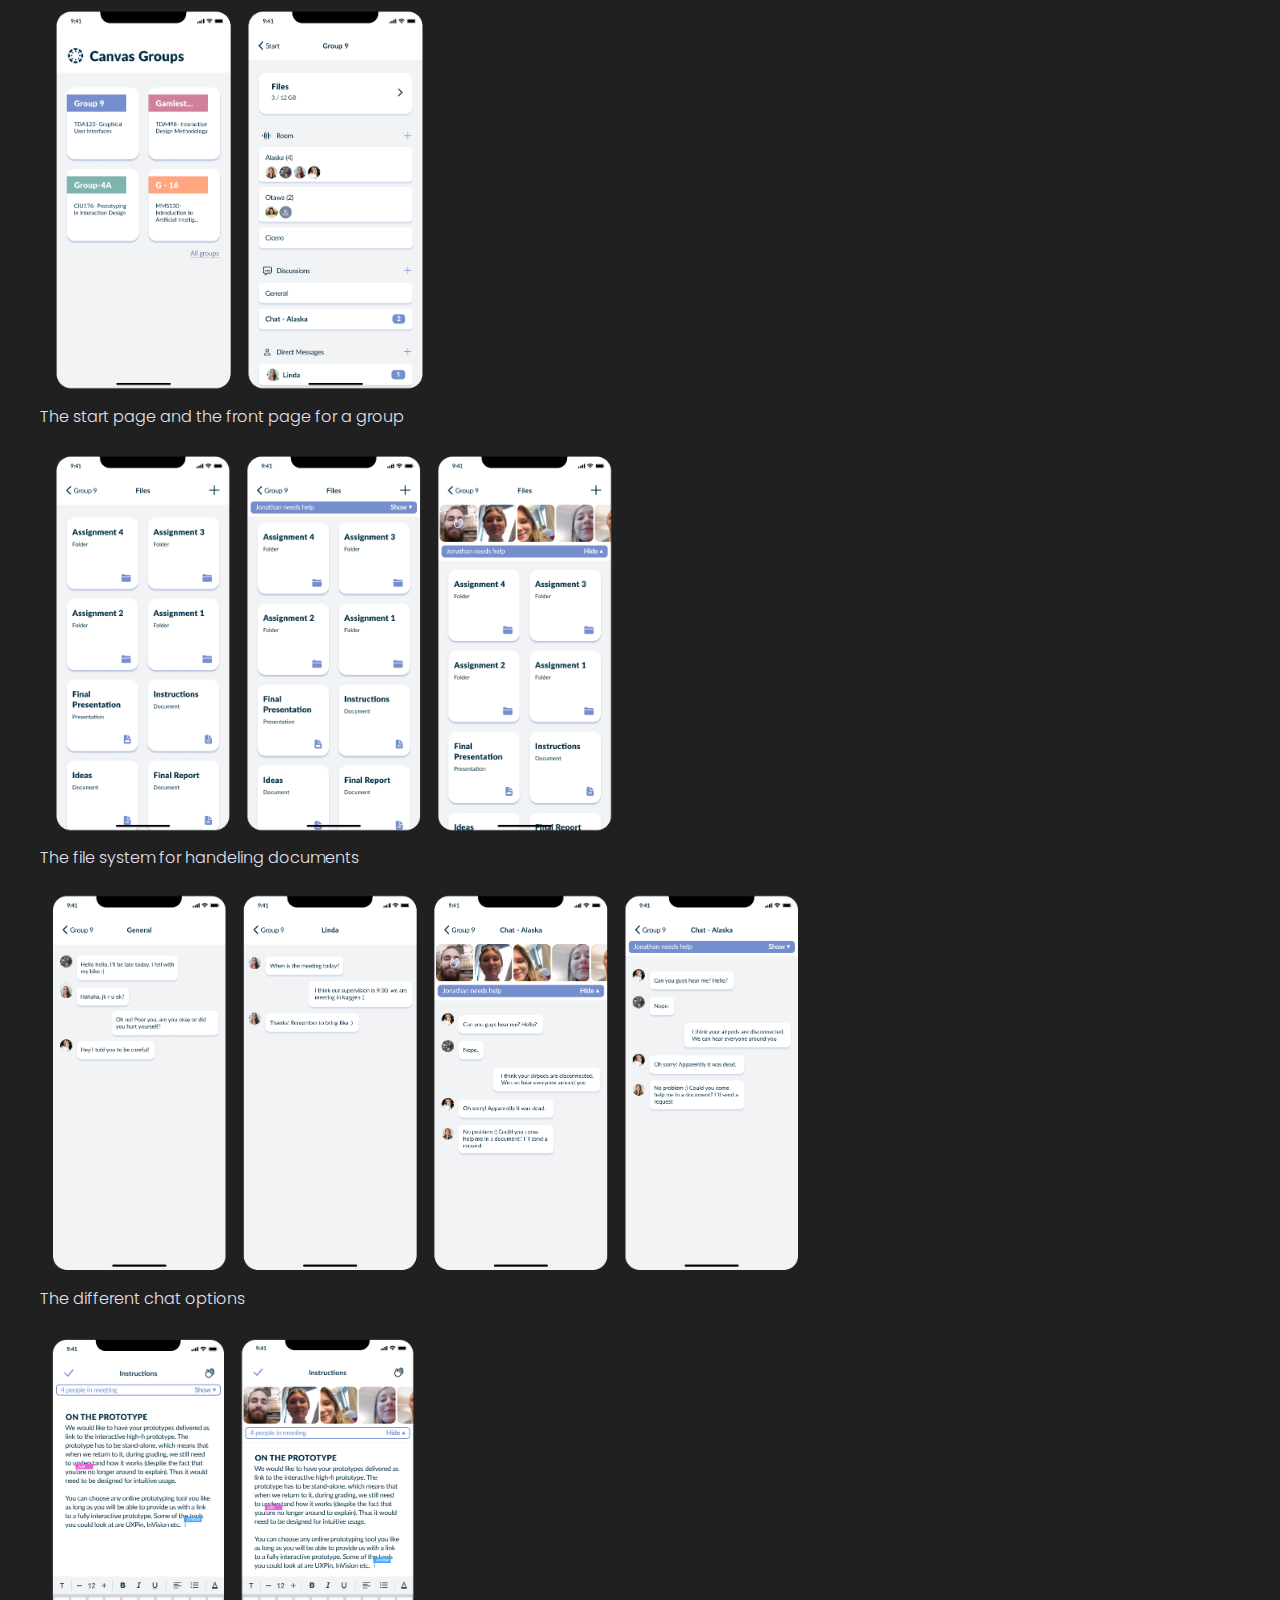
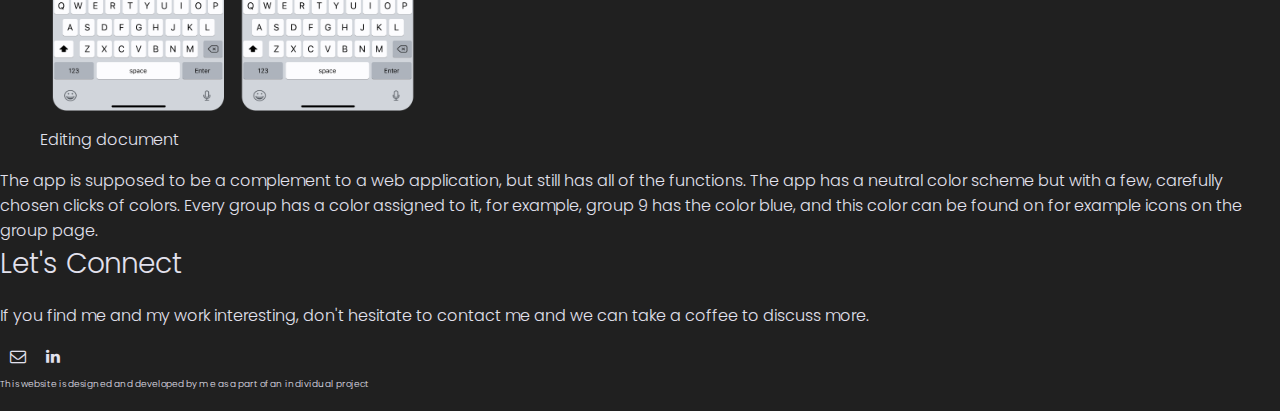
==== commit d9979573: "Added more images for canvas group" ====
--- a/Pages/canvasGroup.html
+++ b/Pages/canvasGroup.html
@@ -41,9 +41,9 @@
                     <div>
                         <li><a href="#purpose">Purpose</a></li>
                     </div>
-                    <!-- <div>
-                        <li><a href="#ideation" id="protoptyping_menu">Ideation & Prototyping</a></li>
-                    </div> -->
+                    <div>
+                        <li><a href="#ideation" id="protoptyping_menu">Prototyping</a></li>
+                    </div>
                     <div>
                         <li> <a href="#result">Result</a></li>
                     </div>
@@ -99,7 +99,7 @@
             </section>
 
             <div class="title" id="purposePadding">
-                <h1>Purpose - Under process </h1>
+                <h1>Purpose</h1>
             </div>
             <section class="project-sub-section" id="purpose">
 
@@ -112,6 +112,26 @@
                 </p>
 
             </section>
+
+            <div class="title">
+                <h1>Prototyping</h1>
+            </div>
+            <section class="project-sub-section" id="ideation">
+                <p class="text-project-page">
+                    When the group had decided on the idea, some simple wireframes was made to illustrate the idea of
+                    the app. These wireframes can be seen below. The wireframes shows the most important feature of the
+                    app.
+
+                </p>
+
+
+                <figure>
+                    <img src='../Images/Frame 36.png' alt='missing' height="500" />
+                    <figcaption>First version of the wireframes of the app</figcaption>
+                </figure>
+            </section>
+
+
 
             <!-- <div class="title">
                 <h1>Ideation and Prototyping </h1>
@@ -218,10 +238,30 @@
                 </p>
 
 
-
+                <!-- 
                 <figure>
                     <img src='../Images/phone1.png' alt='missing' />
-                    <figcaption>Game footage of the final rendition of the game</figcaption>
+                    <figcaption>The Canvas group</figcaption>
+                </figure> -->
+
+                <figure>
+                    <img src='../Images/Frame 105.png' alt='missing' height="400" />
+                    <figcaption>The start page and the front page for a group</figcaption>
+                </figure>
+
+                <figure>
+                    <img src='../Images/Frame 106.png' alt='missing' height="400" />
+                    <figcaption>The file system for handeling documents</figcaption>
+                </figure>
+
+                <figure>
+                    <img src='../Images/Frame 107.png' alt='missing' height="400" />
+                    <figcaption>The different chat options</figcaption>
+                </figure>
+
+                <figure>
+                    <img src='../Images/Frame 108.png' alt='missing' height="400" />
+                    <figcaption>Editing document</figcaption>
                 </figure>
 
                 <p class="text-project-page">
@@ -229,7 +269,6 @@
                     The app has a neutral color scheme but with a few, carefully chosen clicks of colors. Every
                     group has a color assigned to it, for example, group 9 has the color blue, and this color can be
                     found on for example icons on the group page.
-
                 </p>
 
 
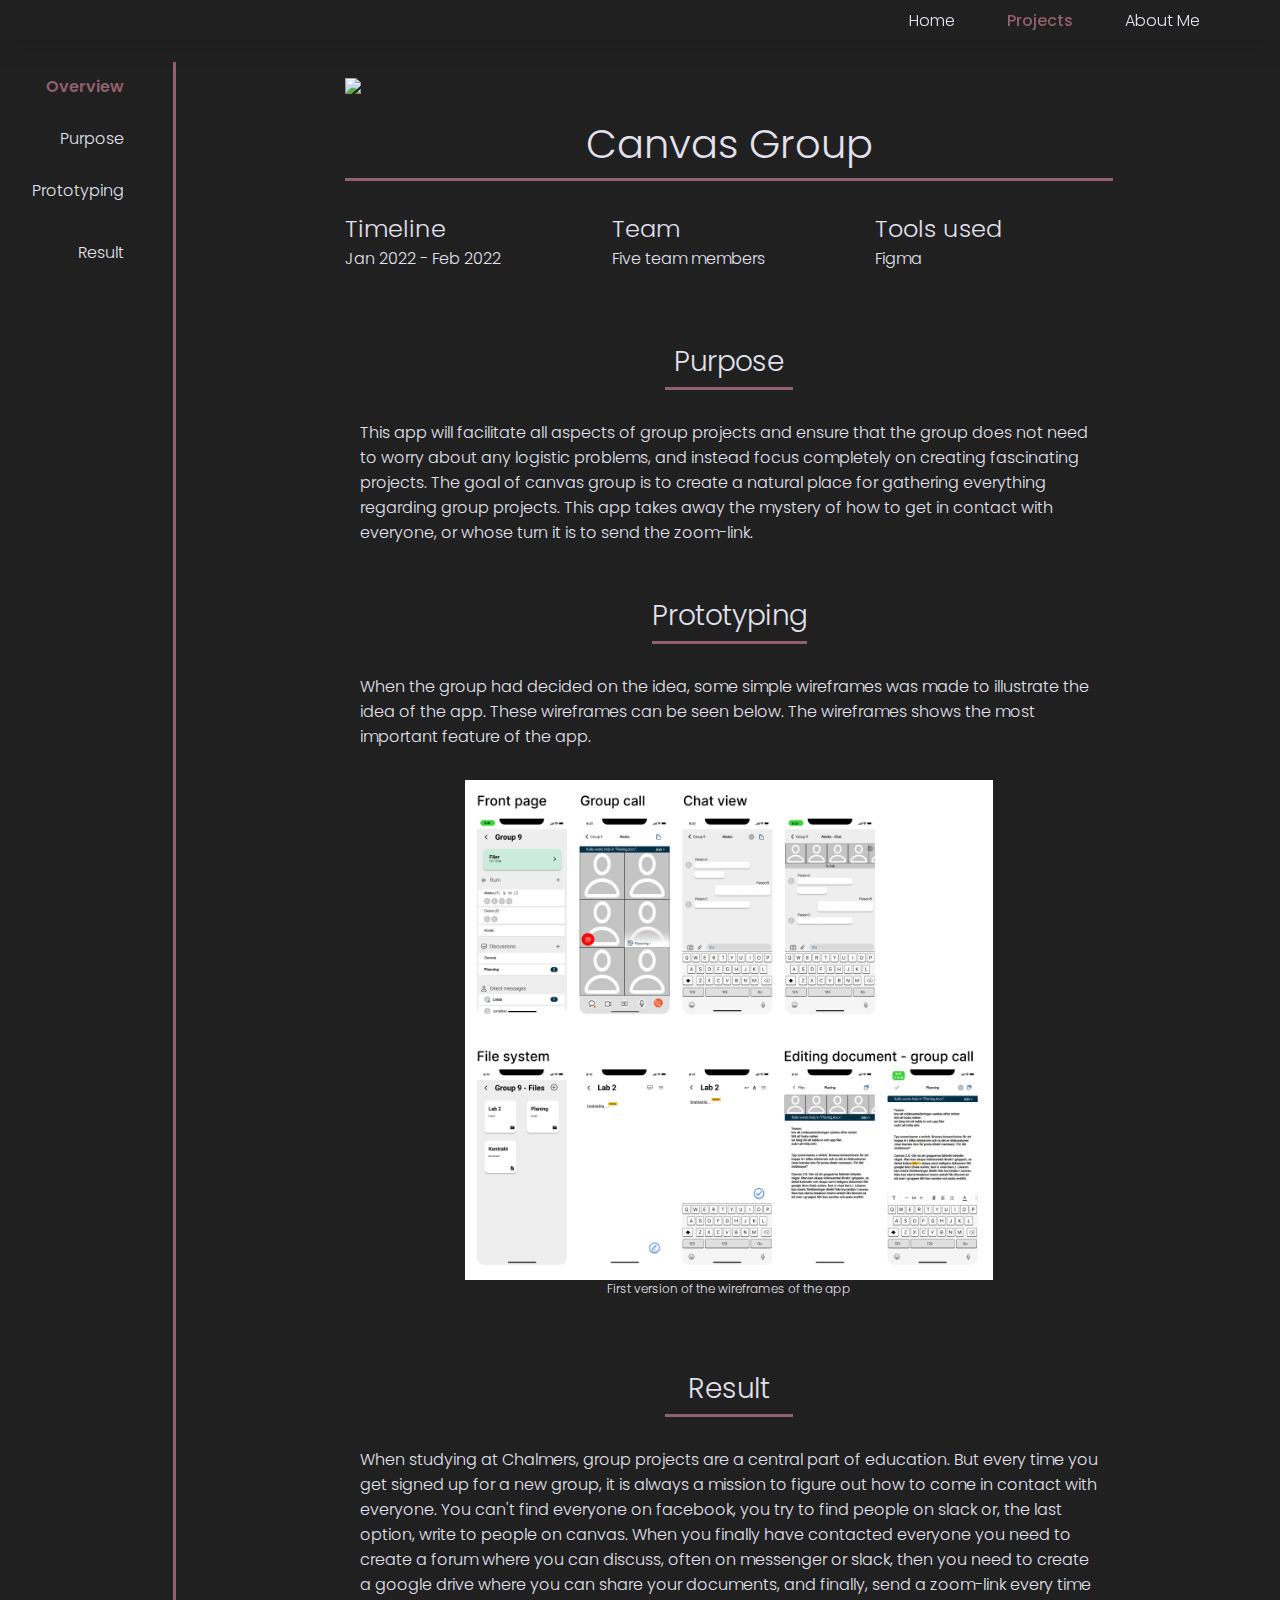
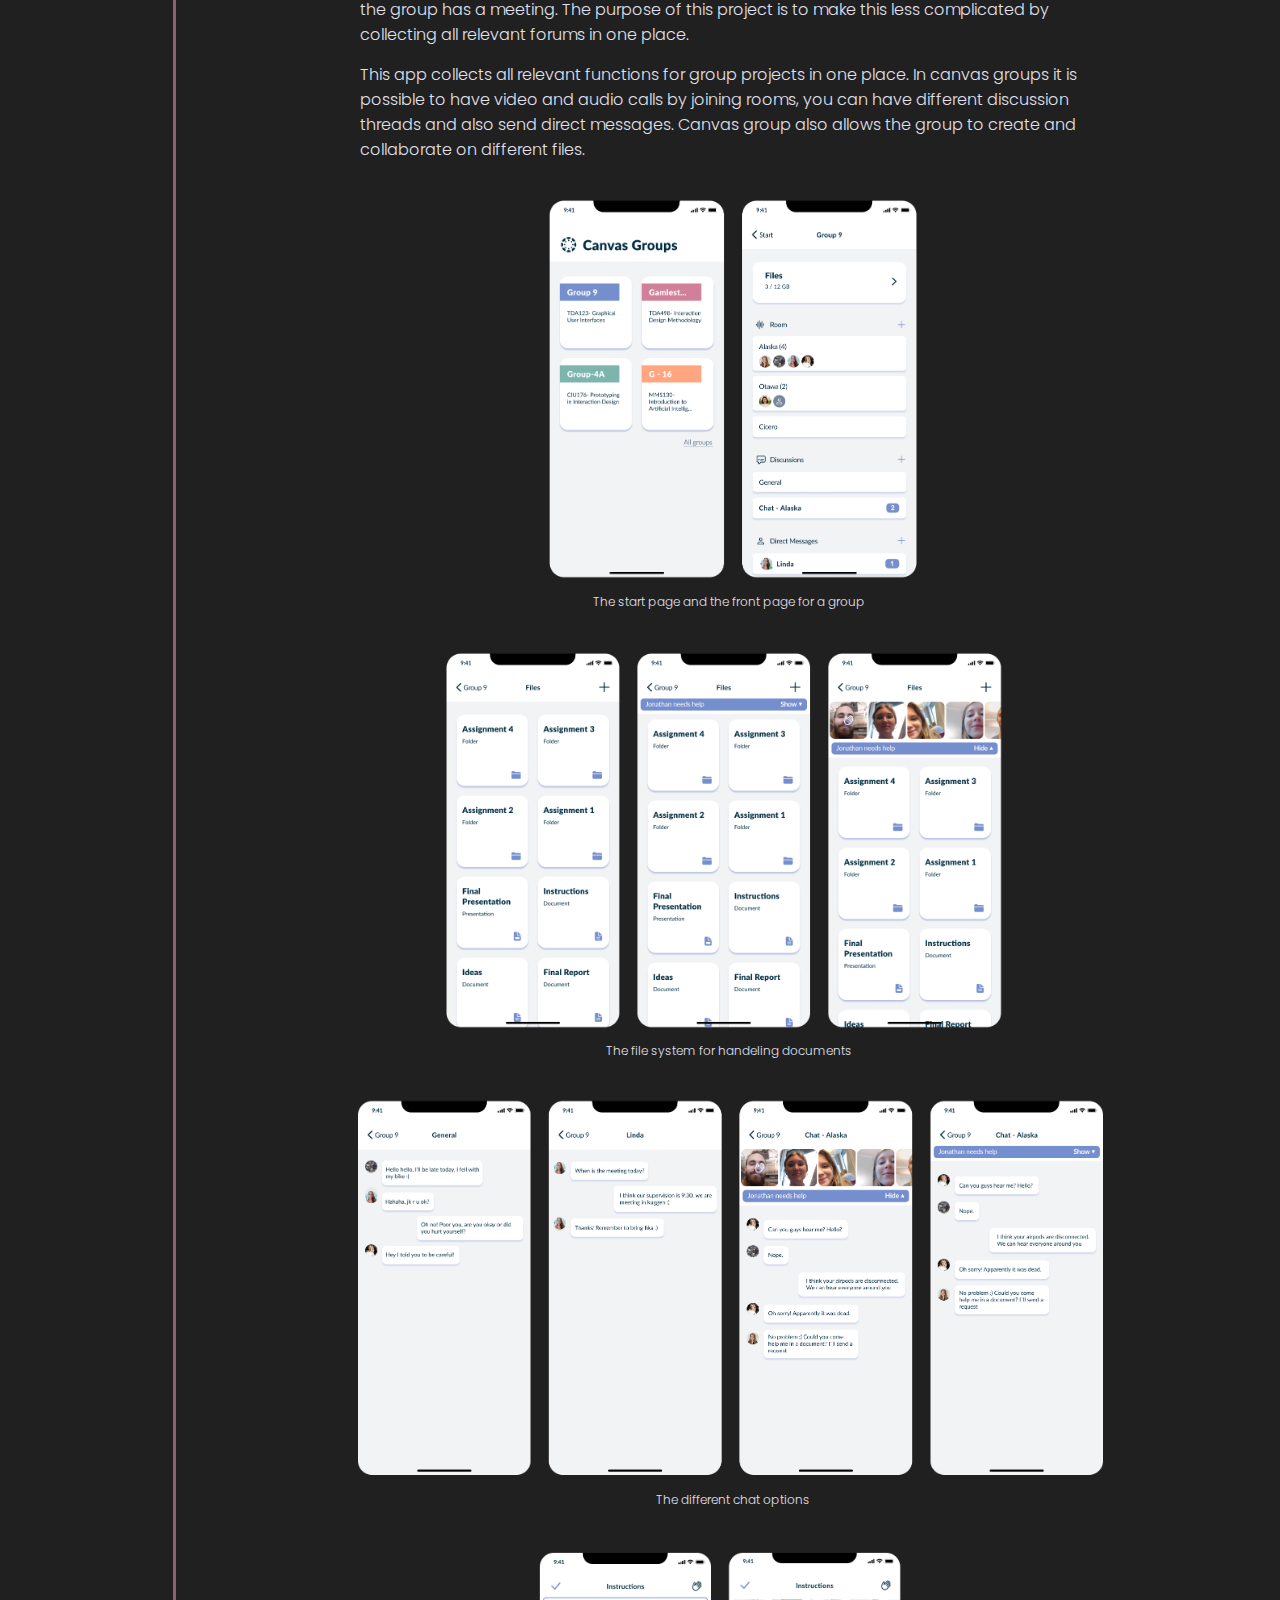
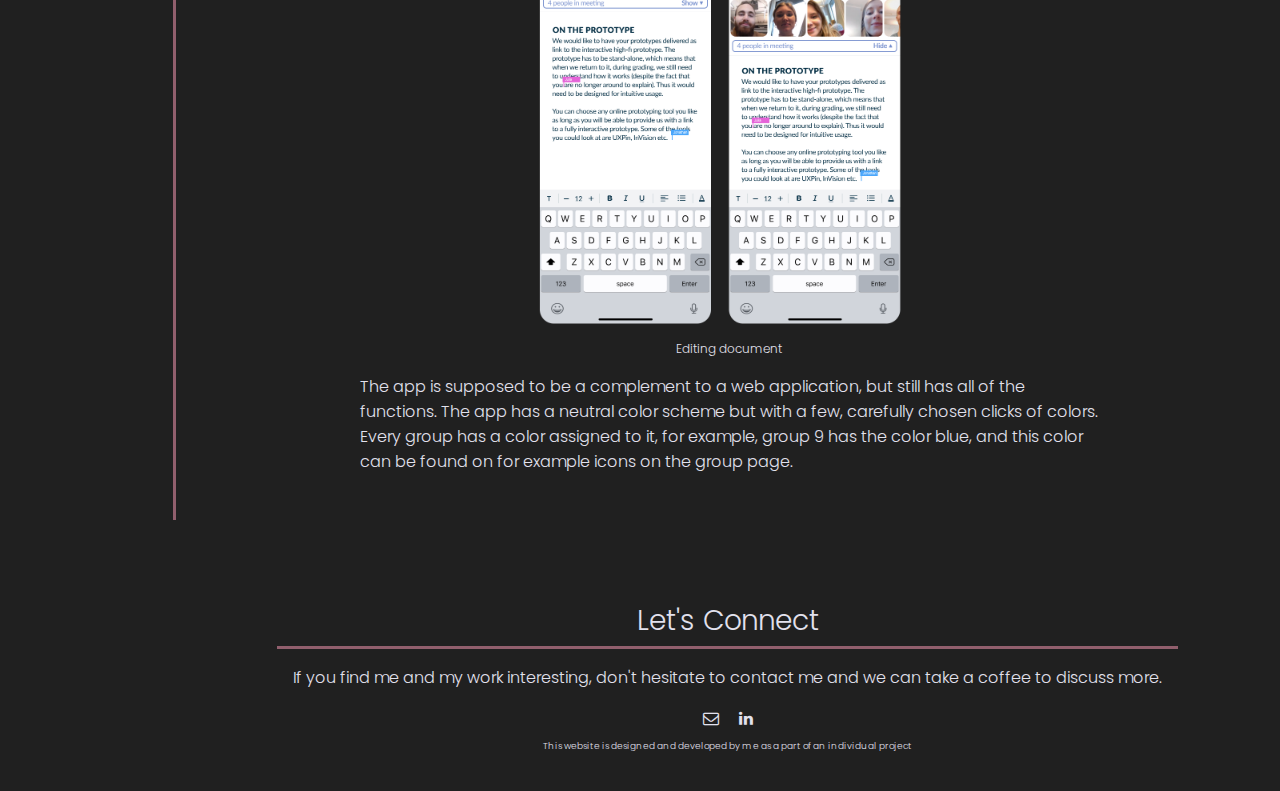
==== commit 78cbaefe: "added hamburger menu" ====
--- a/Pages/canvasGroup.html
+++ b/Pages/canvasGroup.html
@@ -20,19 +20,42 @@
 
 
     <header>
-        <nav>
+        <nav id="main-menu-top">
             <ul>
                 <li><a href="../index.html">Home</a></li>
                 <li><a href="../index.html#projects" class="active">Projects</a></li>
                 <li><a href="../index.html#experience">About Me</a></li>
             </ul>
         </nav>
+
+        <li><a href="../index.html"><img src='../Images/logga2.png' alt='missing' width="40" class="home-logo" /></a>
+        </li>
+
+
+
+
+        <input type="checkbox" id="hamburger-input" class="burger-shower" />
+        <label id="hamburger-menu" for="hamburger-input">
+            <i class="fa fa-bars" aria-hidden="true"></i>
+            <nav id="sidebar-menu">
+                <h1>Menu</h1>
+                <ul>
+                    <li><a href="../index.html">Home</a></li>
+                    <li><a href="#overview" class="active">Overview</a></li>
+                    <li><a href="#purpose">Purpose</a></li>
+                    <li><a href="ideation">Prototyping</a></li>
+                    <li><a href="#result">Result</a></li>
+
+                </ul>
+            </nav>
+        </label>
     </header>
 
 
 
+
     <div class="project-layout">
-        <div class="col-left">
+        <div class="col-left" id="main-menu-left">
             <div id="locked">
                 <div class="vertical-menu">
                     <div>
@@ -126,7 +149,7 @@
 
 
                 <figure>
-                    <img src='../Images/Frame 36.png' alt='missing' height="500" />
+                    <img src='../Images/Frame 36.png' alt='missing' height="500" class="progress-img" />
                     <figcaption>First version of the wireframes of the app</figcaption>
                 </figure>
             </section>
@@ -245,22 +268,22 @@
                 </figure> -->
 
                 <figure>
-                    <img src='../Images/Frame 105.png' alt='missing' height="400" />
+                    <img src='../Images/Frame 105.png' alt='missing' height="400" class="progress-img" />
                     <figcaption>The start page and the front page for a group</figcaption>
                 </figure>
 
                 <figure>
-                    <img src='../Images/Frame 106.png' alt='missing' height="400" />
+                    <img src='../Images/Frame 106.png' alt='missing' height="400" class="progress-img" />
                     <figcaption>The file system for handeling documents</figcaption>
                 </figure>
 
                 <figure>
-                    <img src='../Images/Frame 107.png' alt='missing' height="400" />
+                    <img src='../Images/Frame 107.png' alt='missing' height="400" class="progress-img" />
                     <figcaption>The different chat options</figcaption>
                 </figure>
 
                 <figure>
-                    <img src='../Images/Frame 108.png' alt='missing' height="400" />
+                    <img src='../Images/Frame 108.png' alt='missing' height="400" class="progress-img" />
                     <figcaption>Editing document</figcaption>
                 </figure>
 
--- a/Pages/project.css
+++ b/Pages/project.css
@@ -0,0 +1,320 @@
+:root {
+    /* Light Palette */
+    /* --background: #faeee7;
+    --textColor: #33272a;
+    --accentColor: #f5c5c4; */
+
+    /* Dark Palette */
+    --background: #202020;
+    --textColor: #e2e1ed;
+    --accentColor: #915F6D;
+    /* --accentColor: #6153bb; */
+    /* App Theme / Brand */
+}
+
+
+#footerProject {
+    background-color: var(--background);
+    height: 150px;
+    /* left: 0px;
+    bottom: 0px; */
+    /* display: grid;
+    grid-template-columns: 50% 50%; */
+    /* margin-left: auto;
+    margin-right: auto;
+    padding-bottom: 30px; */
+}
+
+.outline {
+    margin-top: 0;
+    margin-bottom: 0;
+    font-weight: 300;
+}
+
+.text-outline {
+    margin-top: 0;
+}
+
+.title {
+    text-align: center;
+    /* font-size: 28px; */
+    margin-bottom: 0;
+    padding-top: 20px;
+    width: fit-content;
+    display: block;
+    margin-left: auto;
+    margin-right: auto;
+}
+
+
+
+
+
+#purposePadding {
+    padding-top: 0px;
+}
+
+
+
+.text-project-page {
+    margin: 15px;
+}
+
+.image-grid {
+    display: grid;
+    grid-template-columns: auto auto auto;
+}
+
+.process-image {
+    width: 320px;
+    padding: 15px;
+}
+
+#protoptyping_menu {
+    /* padding-left: 50px; */
+    width: 100px;
+    height: 20px;
+}
+
+
+
+.project-layout {
+    margin-top: 60px;
+    display: flex;
+}
+
+
+li {
+    list-style-type: none;
+}
+
+.gl {
+    display: table;
+}
+
+.gl-item {
+    display: table-row;
+    list-style-type: circle;
+    color: var(--textColor);
+}
+
+
+
+.section-project {
+    height: 400px;
+    width: 100%;
+    background-color: #04AA6D;
+}
+
+
+
+.vertical-menu {
+    width: auto;
+    padding-left: 10px;
+    /* padding-right: 30px; */
+    text-align: right;
+    margin-left: auto;
+    margin-right: 0;
+}
+
+.vertical-menu a {
+    text-align: end;
+    background-color: var(--background);
+    color: var(--textColor);
+    display: block;
+    padding: 12px;
+    padding-bottom: 30px;
+    text-decoration: none;
+    font-size: 16px;
+
+}
+
+.vertical-menu a:hover {
+    color: var(--accentColor);
+    font-weight: 600;
+}
+
+.vertical-menu a.active {
+    /* background-color: #--; */
+    color: var(--accentColor);
+    font-weight: 600;
+
+}
+
+
+.col-right {
+    width: 100%;
+    padding: 1em;
+    /* border: solid; */
+    margin: 2px;
+    height: auto;
+    margin-left: auto;
+    margin-right: auto;
+}
+
+.col-left {
+    width: 16%;
+    /* padding: 1em; */
+    border-right: solid;
+    border-right-color: var(--accentColor);
+    margin: 2px;
+    justify-content: end;
+
+}
+
+.col-left-footer {
+    width: 16%;
+    margin: 2px;
+    justify-content: end;
+
+}
+
+
+#locked {
+    position: fixed;
+}
+
+.project-image {
+    /* width: 95%; */
+    /* padding: 20px; */
+    /* height: 400px; */
+    margin-left: auto;
+    margin-right: auto;
+    display: block;
+    margin-bottom: 20px;
+
+}
+
+figure {
+    display: table;
+    margin-left: auto;
+    margin-right: auto;
+    padding-top: 15px;
+
+}
+
+figure img {
+    display: block;
+    max-width: 800px;
+}
+
+figcaption {
+    display: table-caption;
+    caption-side: bottom;
+    text-align: center;
+    font-size: 12px;
+}
+
+h1 {
+    text-align: center;
+    margin: 0;
+    font-size: 28px;
+    font-weight: 300;
+}
+
+.project-sub-section {
+    display: block;
+    margin-top: 30px;
+    height: fit-content;
+    margin-bottom: 30px;
+    /* background-color: #04AA6D; */
+    /* border-style: solid;
+    border-color: white; */
+    width: 60vw;
+    margin-left: auto;
+    margin-right: auto;
+    justify-content: space-around;
+    justify-content: center;
+
+}
+
+#overview {
+    margin-top: 0;
+}
+
+#summary {
+    margin-top: 30px;
+    height: 100px;
+    /* background-color: pink; */
+    /* border-style: solid;
+    border-color: white; */
+    display: grid;
+    grid-template-columns: auto auto auto;
+}
+
+.grid-item {
+    /* background-color: aqua; */
+    /* border-style: solid;
+    border-color: black; */
+}
+
+#learnings {}
+
+h1:after {
+    content: ' ';
+    display: block;
+    border-bottom: 3px solid var(--accentColor);
+    padding: 2 4rem;
+
+}
+
+
+#footer1 {
+    justify-content: end;
+    text-align: center;
+    margin-left: auto;
+    margin-right: auto;
+    width: 84%;
+}
+
+
+.title-of-project {
+    font-size: 40px;
+    font-weight: 300;
+}
+
+#ew {
+    height: 250px;
+}
+
+.figmaP {
+    width: 700px;
+    height: 450px
+}
+
+.home-logo {
+    display: none;
+
+}
+
+.home-logo:hover {
+    cursor: pointer;
+}
+
+
+
+@media screen and (max-width: 750px) {
+    #main-menu-top {
+        display: none;
+    }
+
+    #main-menu-left {
+        display: none;
+    }
+
+    #hamburger-menu {
+        display: inline;
+    }
+
+    .home-logo {
+        display: inline;
+    }
+
+    .figmaP {
+        width: 300px;
+        height: auto;
+    }
+
+
+
+}--- a/Pages/styles.css
+++ b/Pages/styles.css
@@ -673,7 +673,7 @@
 
 #hamburger-menu a:hover,
 #hamburger-menu a:active {
-    text-decoration: underline;
+    /* text-decoration: underline; */
     background-color: #915F6D;
 }
 
@@ -740,4 +740,19 @@
     #name {
         text-align: center;
     }
+
+    .progress-img {
+        max-width: 250px;
+        height: auto;
+    }
+
+    header {
+        justify-content: center;
+    }
+
+    ul li a.active,
+    ul li a:hover {
+        font-weight: 500;
+        background-color: var(--accentColor);
+    }
 }